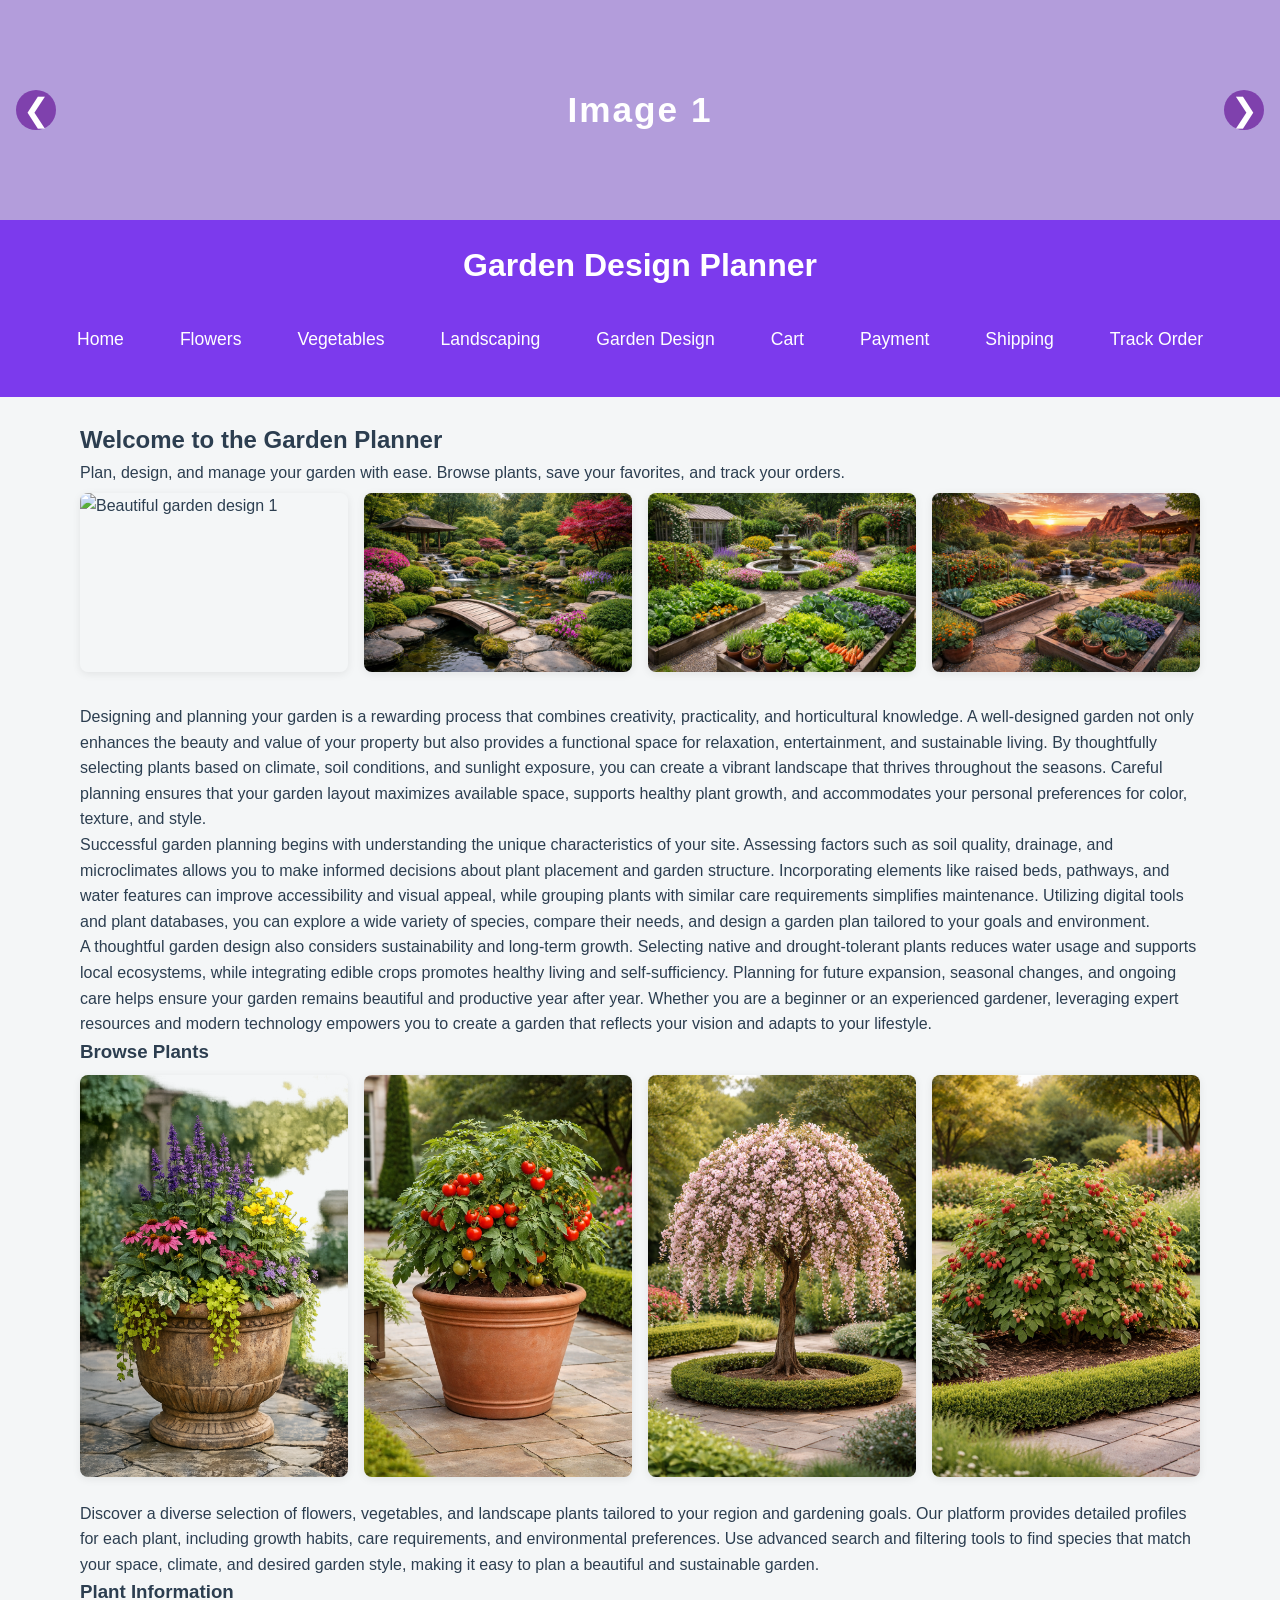
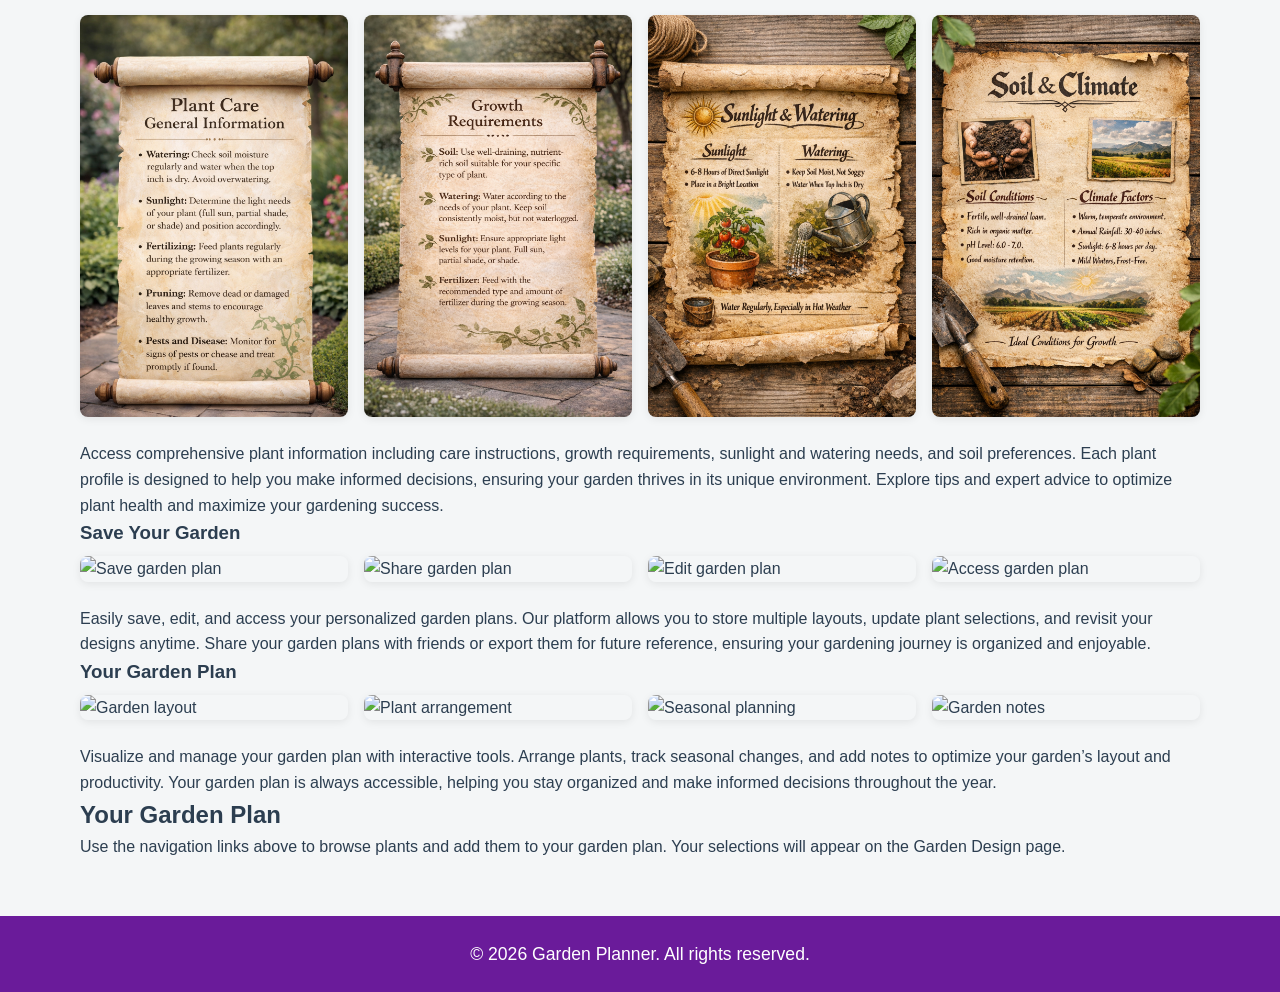
==== index.html @ d267b1cd "move carso to top and increase the width to the width of the screen - placeholders still intact" ====
<!-- Document type declaration -->
<!DOCTYPE html>
<!-- Root HTML element with language attribute -->
<html lang="en">

<!-- Head section starts -->
<head>
  <!-- Character encoding for the document -->
  <meta charset="UTF-8">
  <!-- Responsive viewport settings -->
  <meta name="viewport" content="width=device-width, initial-scale=1.0">
  <!-- Page title -->
  <title>WDD330 Garden Planner</title>
  <!-- Link to external stylesheet -->
  <link rel="stylesheet" href="css/styles.css">
</head>

<!-- Body section starts -->
<body>


<!-- Header and nav injected by inject-header-footer.js -->
  <style>
    .carousel-container {
      width: 100vw;
      max-width: 100vw;
      background: #ede7f6;
      margin: 0 auto 0 auto;
      position: relative;
      overflow: hidden;
      min-height: 220px;
    }
    .carousel {
      position: relative;
      width: 100vw;
      height: 220px;
      display: flex;
      align-items: center;
      justify-content: center;
    }
    .carousel-slide {
      display: none;
      width: 100vw;
      height: 220px;
      align-items: center;
      justify-content: center;
      position: absolute;
      left: 0;
      top: 0;
      transition: opacity 0.7s;
      opacity: 0;
    }
    .carousel-slide.active {
      display: flex;
      opacity: 1;
      z-index: 1;
    }
    .carousel-img-placeholder {
      width: 100vw;
      max-width: 100vw;
      height: 220px;
      background: #b39ddb;
      color: #fff;
      font-size: 2.2rem;
      font-weight: bold;
      display: flex;
      align-items: center;
      justify-content: center;
      border-radius: 0;
      box-shadow: 0 2px 12px rgba(122, 85, 255, 0.10);
      letter-spacing: 2px;
      user-select: none;
    }
    .carousel-arrow {
      position: absolute;
      top: 50%;
      transform: translateY(-50%);
      background: rgba(106,27,154,0.7);
      color: #fff;
      border: none;
      border-radius: 50%;
      width: 40px;
      height: 40px;
      font-size: 2rem;
      cursor: pointer;
      z-index: 2;
      transition: background 0.2s;
    }
    .carousel-arrow.left { left: 16px; }
    .carousel-arrow.right { right: 16px; }
    .carousel-arrow:hover { background: #6a1b9a; }
    .carousel-dots {
      position: absolute;
      bottom: 12px;
      left: 50%;
      transform: translateX(-50%);
      display: flex;
      gap: 8px;
      z-index: 2;
    }
    .carousel-dots button {
      width: 12px;
      height: 12px;
      border-radius: 50%;
      border: none;
      background: #d1c4e9;
      cursor: pointer;
      transition: background 0.2s;
      padding: 0;
    }
    .carousel-dots button.active {
      background: #6a1b9a;
    }
  </style>
<script>
// Simple auto-rotating carousel logic
document.addEventListener('DOMContentLoaded', function() {
  const slides = document.querySelectorAll('.carousel-slide');
  const prevBtn = document.getElementById('carousel-prev');
  const nextBtn = document.getElementById('carousel-next');
  const dotsContainer = document.getElementById('carousel-dots');
  let current = 0;
  let intervalId;

  function showSlide(idx) {
    slides.forEach((slide, i) => {
      slide.classList.toggle('active', i === idx);
      if (dotsContainer.children[i]) {
        dotsContainer.children[i].classList.toggle('active', i === idx);
      }
    });
    current = idx;
  }

  function nextSlide() {
    showSlide((current + 1) % slides.length);
  }
  function prevSlide() {
    showSlide((current - 1 + slides.length) % slides.length);
  }

  // Dots
  slides.forEach((_, i) => {
    const dot = document.createElement('button');
    dot.addEventListener('click', () => {
      showSlide(i);
      resetInterval();
    });
    dotsContainer.appendChild(dot);
  });

  prevBtn.addEventListener('click', () => { prevSlide(); resetInterval(); });
  nextBtn.addEventListener('click', () => { nextSlide(); resetInterval(); });

  function resetInterval() {
    clearInterval(intervalId);
    intervalId = setInterval(nextSlide, 3500);
  }

  showSlide(0);
  intervalId = setInterval(nextSlide, 3500);
});
</script>

<!-- Main content area -->
<main>

<!-- Hero section for welcome and intro -->
<section class="hero">

  <!-- Main heading -->
  <h2>Welcome to the Garden Planner</h2>

  <!-- Short description paragraph -->
  <p>
    Plan, design, and manage your garden with ease. Browse plants, save your favorites, and track your orders.
  </p>

  <!-- Garden image grid for visual appeal -->
  <div class="garden-image-grid" style="display: grid; grid-template-columns: repeat(4, 1fr); gap: 16px; margin-bottom: 32px; margin-top: 8px;">
    <!-- Garden image 1 -->
    <img src="images/Tranquil garden with pond and flowers.png" alt="Beautiful garden design 1" style="width:100%; border-radius:8px; box-shadow:0 2px 8px rgba(0,0,0,0.08);">
    <!-- Garden image 2 -->
    <img src="images/Japan inspired water garden.png" alt="Beautiful garden design 2" style="width:100%; border-radius:8px; box-shadow:0 2px 8px rgba(0,0,0,0.08);">
    <!-- Garden image 3 -->
    <img src="images/Flower and Vegetable mix.png" alt="Beautiful garden design 3" style="width:100%; border-radius:8px; box-shadow:0 2px 8px rgba(0,0,0,0.08);">
    <!-- Garden image 4 -->
    <img src="images/Sunset Fire Garden.png" alt="Beautiful garden design 4" style="width:100%; border-radius:8px; box-shadow:0 2px 8px rgba(0,0,0,0.08);">
  </div>

  <!-- Paragraph about garden design benefits -->
  <p>
    Designing and planning your garden is a rewarding process that combines creativity, practicality, and horticultural knowledge. A well-designed garden not only enhances the beauty and value of your property but also provides a functional space for relaxation, entertainment, and sustainable living. By thoughtfully selecting plants based on climate, soil conditions, and sunlight exposure, you can create a vibrant landscape that thrives throughout the seasons. Careful planning ensures that your garden layout maximizes available space, supports healthy plant growth, and accommodates your personal preferences for color, texture, and style.
  </p>

  <!-- Paragraph about site assessment -->
  <p>
    Successful garden planning begins with understanding the unique characteristics of your site. Assessing factors such as soil quality, drainage, and microclimates allows you to make informed decisions about plant placement and garden structure. Incorporating elements like raised beds, pathways, and water features can improve accessibility and visual appeal, while grouping plants with similar care requirements simplifies maintenance. Utilizing digital tools and plant databases, you can explore a wide variety of species, compare their needs, and design a garden plan tailored to your goals and environment.
  </p>

  <!-- Paragraph about sustainability and long-term growth -->
  <p>
    A thoughtful garden design also considers sustainability and long-term growth. Selecting native and drought-tolerant plants reduces water usage and supports local ecosystems, while integrating edible crops promotes healthy living and self-sufficiency. Planning for future expansion, seasonal changes, and ongoing care helps ensure your garden remains beautiful and productive year after year. Whether you are a beginner or an experienced gardener, leveraging expert resources and modern technology empowers you to create a garden that reflects your vision and adapts to your lifestyle.
  </p>

</section>


<!-- Features section for main app features -->
<section class="features">

  <!-- Feature card for browsing plants -->
  <article class="feature-card">

    <!-- Feature heading -->
    <h3>Browse Plants</h3>

    <!-- Plant image grid for feature -->
    <div class="plant-image-grid" style="display: grid; grid-template-columns: repeat(4, 1fr); gap: 16px; margin-bottom: 24px; margin-top: 8px;">
      <!-- Plant image 1 -->
      <img src="images/patio urn with plants.png" alt="Flower plant" style="width:100%; border-radius:8px; box-shadow:0 2px 8px rgba(0,0,0,0.08);">
      <!-- Plant image 2 -->
      <img src="images/Vegetable plant in pot.png" alt="Vegetable plant" style="width:100%; border-radius:8px; box-shadow:0 2px 8px rgba(0,0,0,0.08);">
      <!-- Plant image 3 -->
      <img src="images/pink flower tree.png" alt="Landscape plant" style="width:100%; border-radius:8px; box-shadow:0 2px 8px rgba(0,0,0,0.08);">
      <!-- Plant image 4 -->
      <img src="images/Raspberry plant.png" alt="Edible plant" style="width:100%; border-radius:8px; box-shadow:0 2px 8px rgba(0,0,0,0.08);">
    </div>

    <!-- Paragraph about browsing plants -->
    <p>
      Discover a diverse selection of flowers, vegetables, and landscape plants tailored to your region and gardening goals. Our platform provides detailed profiles for each plant, including growth habits, care requirements, and environmental preferences. Use advanced search and filtering tools to find species that match your space, climate, and desired garden style, making it easy to plan a beautiful and sustainable garden.
    </p>

  </article>


  <!-- Feature card for plant information -->
  <article class="feature-card">
    <h3>Plant Information</h3>
    <div class="plant-info-image-grid" style="display: grid; grid-template-columns: repeat(4, 1fr); gap: 16px; margin-bottom: 24px; margin-top: 8px;">
      <img src="images/Scroll of Plant care.png" alt="Plant care info" style="width:100%; border-radius:8px; box-shadow:0 2px 8px rgba(0,0,0,0.08);">
      <img src="images/Growing requirements.png" alt="Growth requirements" style="width:100%; border-radius:8px; box-shadow:0 2px 8px rgba(0,0,0,0.08);">
      <img src="images/water scroll.png" alt="Sunlight and watering" style="width:100%; border-radius:8px; box-shadow:0 2px 8px rgba(0,0,0,0.08);">
      <img src="images/climate scroll.png" alt="Soil and climate" style="width:100%; border-radius:8px; box-shadow:0 2px 8px rgba(0,0,0,0.08);">
    </div>
    <p>
      Access comprehensive plant information including care instructions, growth requirements, sunlight and watering needs, and soil preferences. Each plant profile is designed to help you make informed decisions, ensuring your garden thrives in its unique environment. Explore tips and expert advice to optimize plant health and maximize your gardening success.
    </p>
  </article>


  <!-- Feature card for saving garden plans -->
  <article class="feature-card">
    <h3>Save Your Garden</h3>
    <div class="garden-save-image-grid" style="display: grid; grid-template-columns: repeat(4, 1fr); gap: 16px; margin-bottom: 24px; margin-top: 8px;">
      <img src="images/save1.jpg" alt="Save garden plan" style="width:100%; border-radius:8px; box-shadow:0 2px 8px rgba(0,0,0,0.08);">
      <img src="images/save2.jpg" alt="Share garden plan" style="width:100%; border-radius:8px; box-shadow:0 2px 8px rgba(0,0,0,0.08);">
      <img src="images/save3.jpg" alt="Edit garden plan" style="width:100%; border-radius:8px; box-shadow:0 2px 8px rgba(0,0,0,0.08);">
      <img src="images/save4.jpg" alt="Access garden plan" style="width:100%; border-radius:8px; box-shadow:0 2px 8px rgba(0,0,0,0.08);">
    </div>
    <p>
      Easily save, edit, and access your personalized garden plans. Our platform allows you to store multiple layouts, update plant selections, and revisit your designs anytime. Share your garden plans with friends or export them for future reference, ensuring your gardening journey is organized and enjoyable.
    </p>
  </article>


  <!-- Feature card for your garden plan -->
  <article class="feature-card">
    <h3>Your Garden Plan</h3>
    <div class="garden-plan-image-grid" style="display: grid; grid-template-columns: repeat(4, 1fr); gap: 16px; margin-bottom: 24px; margin-top: 8px;">
      <img src="images/plan1.jpg" alt="Garden layout" style="width:100%; border-radius:8px; box-shadow:0 2px 8px rgba(0,0,0,0.08);">
      <img src="images/plan2.jpg" alt="Plant arrangement" style="width:100%; border-radius:8px; box-shadow:0 2px 8px rgba(0,0,0,0.08);">
      <img src="images/plan3.jpg" alt="Seasonal planning" style="width:100%; border-radius:8px; box-shadow:0 2px 8px rgba(0,0,0,0.08);">
      <img src="images/plan4.jpg" alt="Garden notes" style="width:100%; border-radius:8px; box-shadow:0 2px 8px rgba(0,0,0,0.08);">
    </div>
    <p>
      Visualize and manage your garden plan with interactive tools. Arrange plants, track seasonal changes, and add notes to optimize your garden’s layout and productivity. Your garden plan is always accessible, helping you stay organized and make informed decisions throughout the year.
    </p>
  </article>

</section>


<section class="planner">

  <h2>Your Garden Plan</h2>

  <p>
    Use the navigation links above to browse plants and add them to your garden plan. Your selections will appear on the Garden Design page.
  </p>

</section>

</main>




<script type="module" src="./js/main.js"></script>
<script type="module" src="js/inject-header-footer.js"></script>

</body>

</html>
---- css/styles.css ----
/*=====================================================
WDD330 Garden Planner
Primary Stylesheet

Author: Lora Chisholm
Project: WDD330 Garden Planner
Purpose:
Provides layout, typography, and structural styling
for the Garden Planner application.

Color System
-----------------------------------------------
Primary Dark: #2c3e50
Light Background: #f4f6f7
Soft Panel Background: #ffffff
Subtle Border: #dddddd
Footer Background: #ecf0f1

Typography
-----------------------------------------------
Primary Font: Arial, Helvetica, sans-serif
Base Font Size: Browser default (16px)

Layout Notes
-----------------------------------------------
• Content width constrained for readability
• Grid used for feature layout
• Neutral color palette for clarity
=====================================================*/

/*=====================================================
Global Reset
=====================================================*/
* {
  box-sizing: border-box; /* Ensures padding/border included in width/height, all elements */
  margin: 0; /* Removes default margin, all elements */
  padding: 0; /* Removes default padding, all elements */
}

/*=====================================================
Body
=====================================================*/
body {
  background-color: #f4f6f7; /* Sets light background, applies to body */
  color: #2c3e50; /* Sets primary text color, applies to body */
  font-family: Arial, Helvetica, sans-serif; /* Sets font, applies to body */
  line-height: 1.6; /* Improves readability, applies to body */
}

/*=====================================================
Header
=====================================================*/
.site-header {
  background-color: #7c3aed; /* Sleek purple header, applies to .site-header */
  color: #ffffff; /* White text, applies to .site-header */
  padding: 20px; /* Adds space inside header, applies to .site-header */
  text-align: center; /* Centers header content, applies to .site-header */
}
.site-header h1 {
  margin-bottom: 10px; /* Space below site title, applies to header h1 */
  text-align: center; /* Centers site title, applies to header h1 */
}

/*=====================================================
Navigation
=====================================================*/
.navbar {
  display: flex; /* Flex layout for nav bar, applies to .navbar */
  align-items: center; /* Vertically centers nav items, .navbar */
  justify-content: center; /* Horizontally centers nav items, .navbar */
  position: relative; /* Allows absolute children, .navbar */
  padding: 16px 0; /* Vertical space, .navbar */
}
.site-name {
  flex: 1; /* Fills available space, .site-name */
  text-align: center; /* Centers site name, .site-name */
  font-size: 2rem; /* Large font, .site-name */
  font-weight: bold; /* Bold text, .site-name */
}
.nav-links {
  display: flex; /* Flex layout for nav links, .nav-links */
  gap: 24px; /* Space between nav links, .nav-links */
}
.nav-links a {
  color: #fff !important; /* White nav link text, .nav-links a */
  text-decoration: none; /* Removes underline, .nav-links a */
  font-size: 1.1rem; /* Slightly larger font, .nav-links a */
  padding: 8px 16px; /* Space around nav links, .nav-links a */
  border-radius: 4px; /* Rounded corners, .nav-links a */
  transition: background 0.3s, color 0.3s; /* Smooth hover, .nav-links a */
}
.nav-links a:hover {
  background: #e0b3ff; /* Light purple hover, .nav-links a */
  color: #222; /* Dark text on hover, .nav-links a */
}
.hamburger-menu {
  display: none; /* Hidden by default, .hamburger-menu */
  flex-direction: column; /* Stacks bars vertically, .hamburger-menu */
  justify-content: center; /* Centers bars, .hamburger-menu */
  align-items: flex-start; /* Left-aligns bars, .hamburger-menu */
  width: 40px; /* Width of hamburger, .hamburger-menu */
  height: 40px; /* Height of hamburger, .hamburger-menu */
  cursor: pointer; /* Pointer cursor, .hamburger-menu */
  margin-right: 16px; /* Space to right, .hamburger-menu */
}
.hamburger-menu span {
  display: block; /* Each bar is block, .hamburger-menu span */
  height: 4px; /* Bar thickness, .hamburger-menu span */
  width: 28px; /* Bar width, .hamburger-menu span */
  background: #333; /* Bar color, .hamburger-menu span */
  margin: 5px 0; /* Space between bars, .hamburger-menu span */
  border-radius: 2px; /* Rounded bar ends, .hamburger-menu span */
  transition: background 0.3s; /* Smooth color change, .hamburger-menu span */
}

#plant-container {
  display: grid; /* Grid layout for plant cards, #plant-container */
  grid-template-columns: repeat(auto-fit, minmax(250px, 1fr)); /* Responsive columns, #plant-container */
  gap: 24px; /* Space between cards, #plant-container */
  margin: 32px 0; /* Vertical margin, #plant-container */
}

.plant-card {
  background: #fff; /* White card background, .plant-card */
  border: 2px solid #b39ddb; /* Purple border, .plant-card */
  border-radius: 12px; /* Rounded corners, .plant-card */
  box-shadow: 0 2px 8px rgba(0,0,0,0.08); /* Subtle shadow, .plant-card */
  padding: 20px; /* Space inside card, .plant-card */
  display: flex; /* Flex layout, .plant-card */
  flex-direction: column; /* Stack content vertically, .plant-card */
  align-items: center; /* Center content, .plant-card */
  transition: box-shadow 0.3s; /* Smooth shadow change, .plant-card */
}

.plant-card:hover {
  box-shadow: 0 4px 16px rgba(120, 60, 200, 0.15); /* Stronger shadow on hover, .plant-card */
}

.plant-card img {
  width: 100%; /* Full width image, .plant-card img */
  max-width: 180px; /* Max image width, .plant-card img */
  height: auto; /* Responsive height, .plant-card img */
  border-radius: 8px; /* Rounded image corners, .plant-card img */
  margin-bottom: 12px; /* Space below image, .plant-card img */
}

.plant-card h3 {
  color: #6a1b9a; /* Purple heading, .plant-card h3 */
  margin-bottom: 8px; /* Space below heading, .plant-card h3 */
  font-size: 1.2rem; /* Medium font, .plant-card h3 */
}

.plant-card p {
  color: #333; /* Dark text, .plant-card p */
  margin-bottom: 8px; /* Space below text, .plant-card p */
  font-size: 1rem; /* Standard font, .plant-card p */
}

.plant-card button {
  background: #8e24aa; /* Purple button, .plant-card button */
  color: #fff; /* White text, .plant-card button */
  border: none; /* No border, .plant-card button */
  border-radius: 6px; /* Rounded corners, .plant-card button */
  padding: 8px 16px; /* Space inside button, .plant-card button */
  font-size: 1rem; /* Standard font, .plant-card button */
  cursor: pointer; /* Pointer cursor, .plant-card button */
  margin-top: 8px; /* Space above button, .plant-card button */
  transition: background 0.3s; /* Smooth color change, .plant-card button */
}

.plant-card button:hover {
  background: #d1c4e9; /* Light purple hover, .plant-card button */
  color: #6a1b9a; /* Purple text on hover, .plant-card button */
}

@media (max-width: 768px) {
  .nav-links {
    display: none; /* Hide nav links on mobile, .nav-links */
    flex-direction: column; /* Stack nav links, .nav-links */
    position: absolute; /* Position for dropdown, .nav-links */
    left: 0; /* Align left, .nav-links */
    top: 60px; /* Position below header, .nav-links */
    background: #fff; /* White background, .nav-links */
    width: 100%; /* Full width, .nav-links */
    box-shadow: 0 2px 8px rgba(0,0,0,0.1); /* Subtle shadow, .nav-links */
    z-index: 10; /* Above other content, .nav-links */
  }
  .nav-links.active {
    display: flex; /* Show nav links when active, .nav-links.active */
  }
  .hamburger-menu {
    display: flex; /* Show hamburger on mobile, .hamburger-menu */
  }
  #plant-container {
    grid-template-columns: 1fr; /* Single column on mobile, #plant-container */
    gap: 16px; /* Smaller gap on mobile, #plant-container */
  }
}

main {
  max-width: 1200px; /* Limits main content width, main */
  margin: 0 auto; /* Centers main content, main */
  padding: 24px; /* Space around main content, main */
  box-sizing: border-box; /* Includes padding in width, main */
}
.hero, .features, .planner {
  margin-left: auto; /* Centers sections, .hero/.features/.planner */
  margin-right: auto; /* Centers sections, .hero/.features/.planner */
  padding-left: 16px; /* Space left, .hero/.features/.planner */
  padding-right: 16px; /* Space right, .hero/.features/.planner */
}

footer {
  text-align: center; /* Centers footer text, footer */
  padding: 24px 16px; /* Space inside footer, footer */
  background: #6a1b9a; /* Purple footer background, footer */
  color: #fff; /* White footer text, footer */
  font-size: 1.1rem; /* Slightly larger font, footer */
  margin-top: 32px; /* Space above footer, footer */
}

.site-title {
  color: #fff !important; /* White site title, .site-title */
  text-decoration: none; /* No underline, .site-title */
  font-size: 1.1rem; /* Standard font, .site-title */
  font-weight: normal; /* Normal weight, .site-title */
}
.site-title:hover {
  color: #e0b3ff; /* Light purple hover, .site-title */
}

/*=====================================================
Cart Page Styles
=====================================================*/
.cart-grid {
  display: flex; /* Flex layout for cart items, .cart-grid */
  flex-direction: column; /* Stack cart items vertically, .cart-grid */
  gap: 16px; /* Space between cart items, .cart-grid */
  margin-top: 24px; /* Space above cart, .cart-grid */
}

.checkout-btn {
  background: #7c3aed; /* Purple checkout button, .checkout-btn */
  color: #fff; /* White text, .checkout-btn */
  border: none; /* No border, .checkout-btn */
  padding: 12px 24px; /* Space inside button, .checkout-btn */
  border-radius: 6px; /* Rounded corners, .checkout-btn */
  font-size: 1.1rem; /* Slightly larger font, .checkout-btn */
  margin-top: 24px; /* Space above button, .checkout-btn */
  cursor: pointer; /* Pointer cursor, .checkout-btn */
  transition: background 0.3s; /* Smooth color change, .checkout-btn */
}
.checkout-btn:hover {
  background: #6a1b9a; /* Darker purple on hover, .checkout-btn */
}

/*=====================================================
Professional Cart Styles
=====================================================*/
.cart-table { display: table; width: 100%; border-collapse: collapse; margin-bottom: 32px; } /* Cart table layout, cart page */
.cart-table th, .cart-table td { padding: 12px 16px; border-bottom: 1px solid #ddd; text-align: left; } /* Table cell styling, cart page */
.cart-table th { background: #f4f6f7; font-weight: bold; } /* Table header styling, cart page */
.cart-img { width: 60px; height: 60px; object-fit: cover; border-radius: 8px; box-shadow: 0 2px 8px rgba(0,0,0,0.08); } /* Product image, cart page */
.cart-qty { width: 60px; padding: 6px; border: 1px solid #b39ddb; border-radius: 4px; font-size: 1rem; } /* Quantity input, cart page */
.remove-btn { background: #c0392b; color: #fff; border: none; border-radius: 6px; padding: 8px 16px; font-size: 1rem; cursor: pointer; transition: background 0.3s; } /* Remove button, cart page */
.remove-btn:hover { background: #e74c3c; } /* Remove button hover, cart page */
.cart-summary { background: #fff; border: 2px solid #b39ddb; border-radius: 12px; box-shadow: 0 2px 8px rgba(0,0,0,0.08); padding: 24px; margin-bottom: 24px; max-width: 400px; margin-left: auto; margin-right: auto; } /* Cart summary box, cart page */
.cart-summary-row { display: flex; justify-content: space-between; margin-bottom: 8px; font-size: 1.1rem; } /* Cart summary row, cart page */
.cart-summary-total { font-weight: bold; font-size: 1.2rem; color: #6a1b9a; margin-top: 12px; } /* Cart total row, cart page */

/*=====================================================
Payment Page Styles
=====================================================*/
.payment-methods {
  margin-bottom: 16px; /* Space below payment methods, .payment-methods */
}
.payment-details {
  margin-bottom: 16px; /* Space below payment details, .payment-details */
}
#payment-message {
  margin-top: 16px; /* Space above payment message, #payment-message */
  font-weight: bold; /* Bold payment message, #payment-message */
}

.shipping-form { display: flex; flex-direction: column; gap: 6px; max-width: 400px; margin: 0 auto; align-items: flex-start; text-align: left; } /* Aligns shipping form labels and fields to the left, shipping page */
.shipping-form label { font-weight: bold; margin-bottom: 0; padding: 0; } /* No margin below label, shipping form */
.shipping-form input, .shipping-form select { padding: 4px; border: 1px solid #b39ddb; border-radius: 4px; font-size: 1rem; margin-bottom: 1px; } /* Minimal margin below input/select, shipping form */
.shipping-form button { margin-top: 8px; } /* Reduced space above submit button, shipping form */
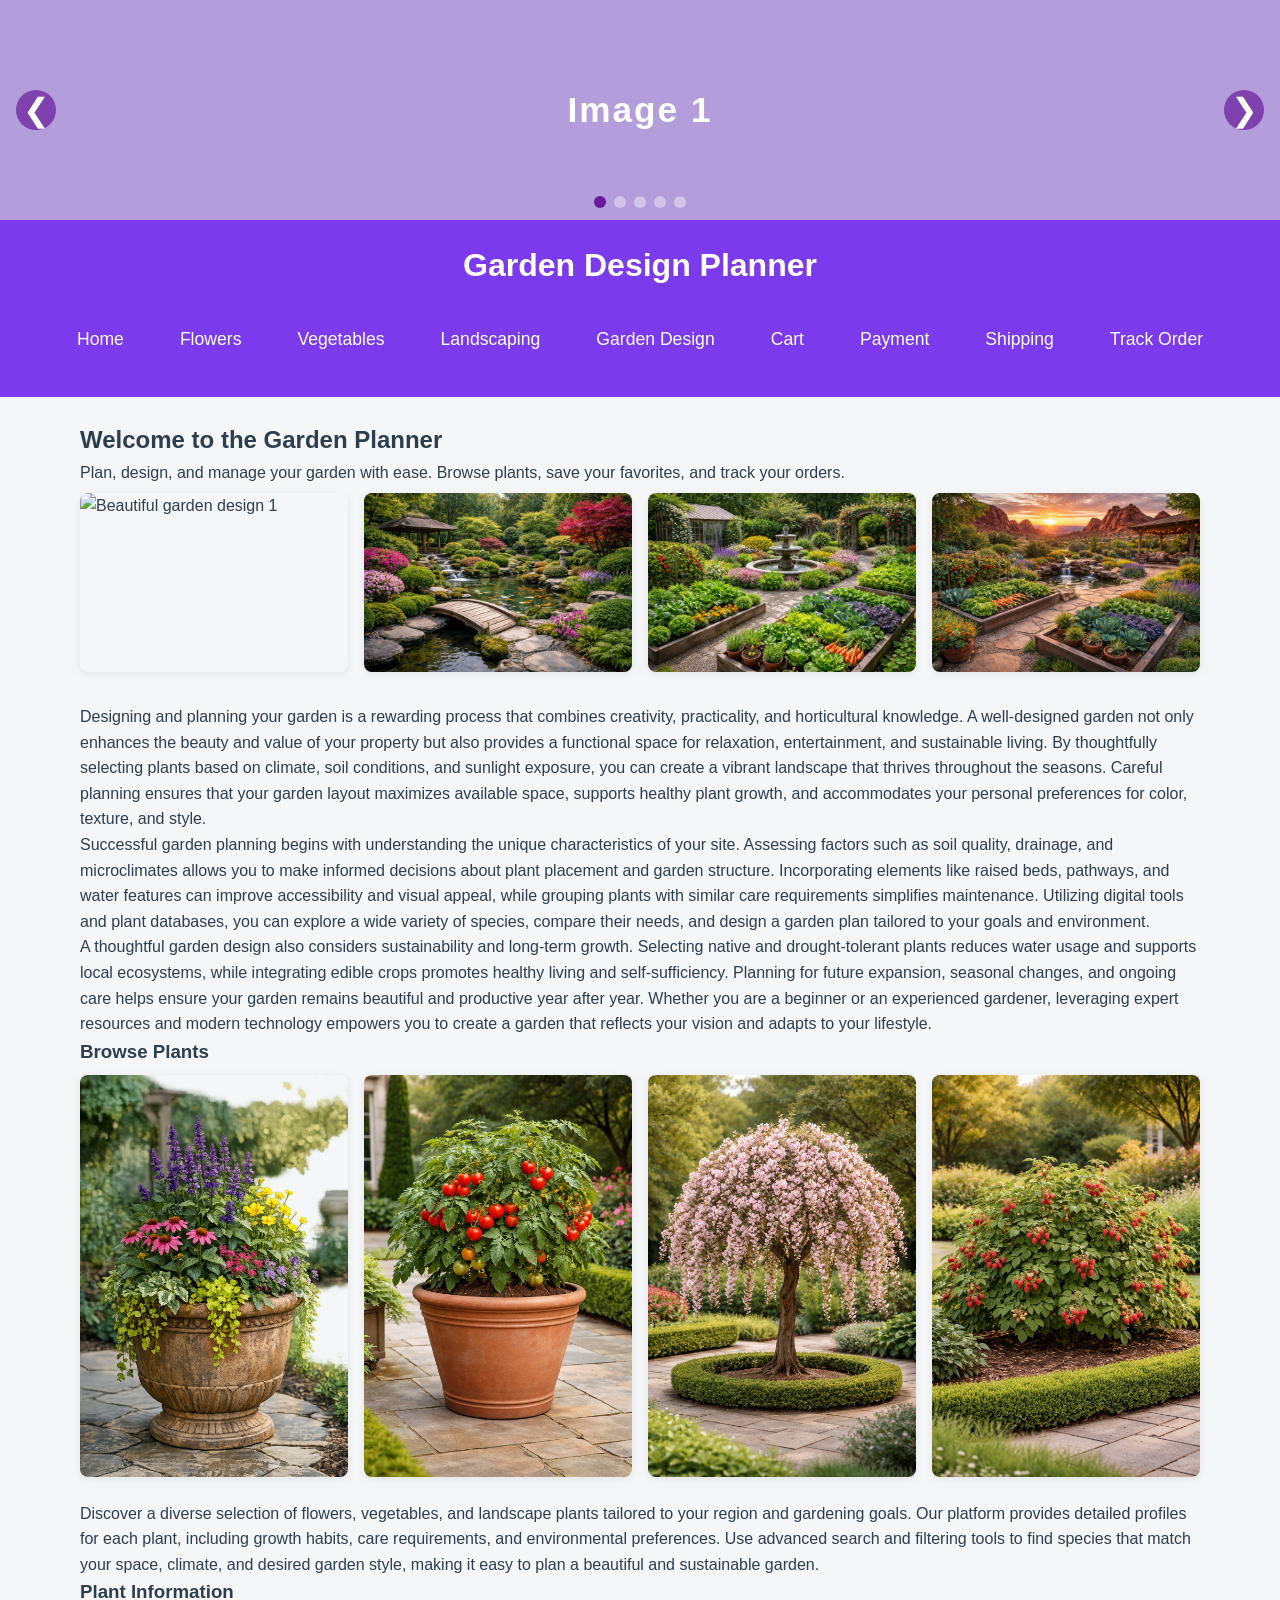
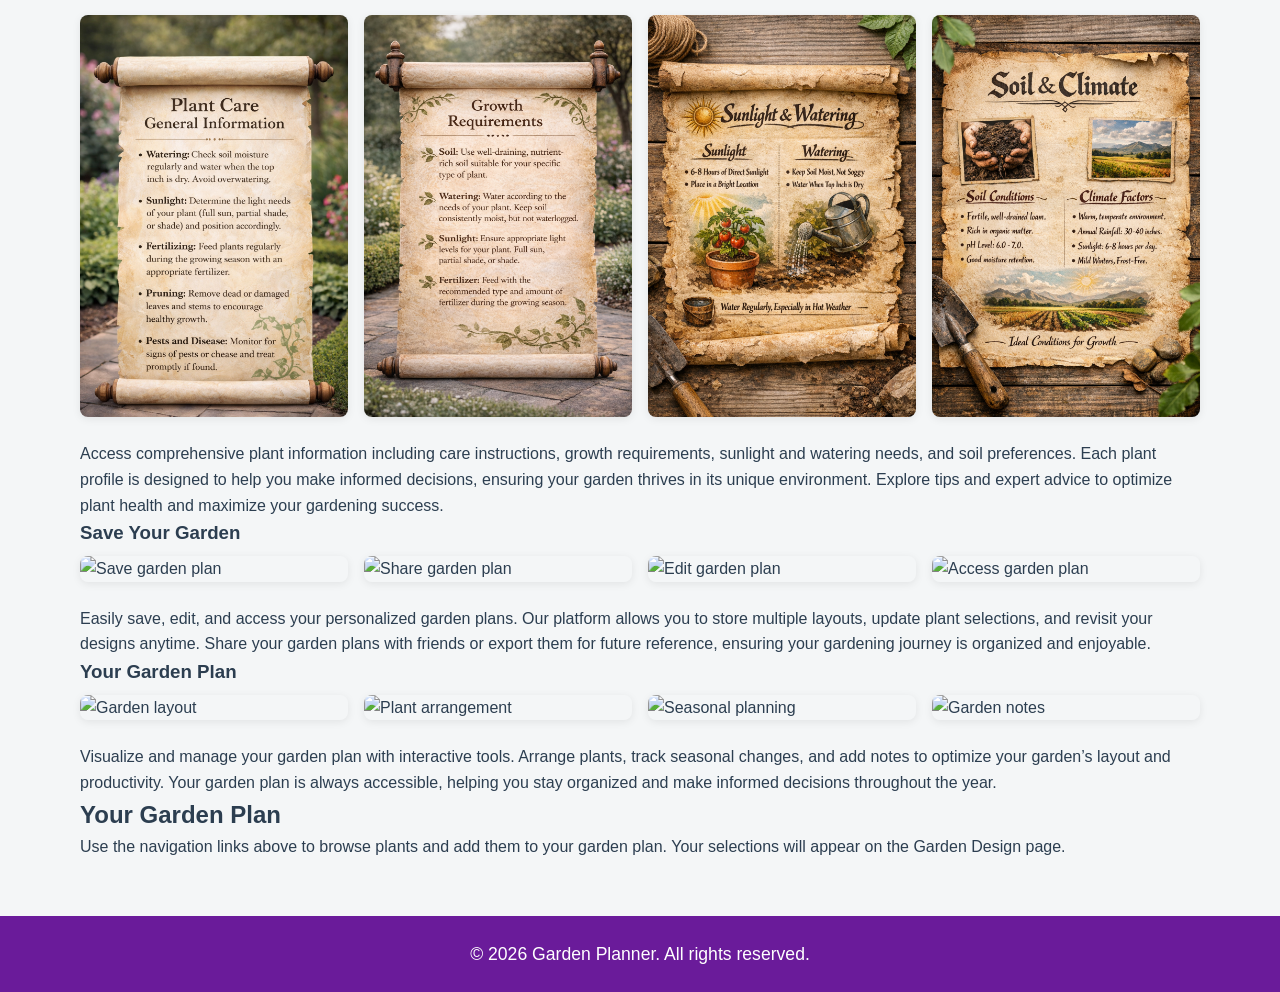
==== commit 21015177: "add better carosel code then added script src="js/carousel.js"></script> to index html" ====
--- a/index.html
+++ b/index.html
@@ -18,7 +18,8 @@
 <!-- Body section starts -->
 <body>
 
-
+    <script src="js/carousel.js"></script>
+    
 <!-- Header and nav injected by inject-header-footer.js -->
   <style>
     .carousel-container {
@@ -162,6 +163,8 @@
 });
 </script>
 
+<!-- Header and nav injected by inject-header-footer.js -->
+
 <!-- Main content area -->
 <main>
 
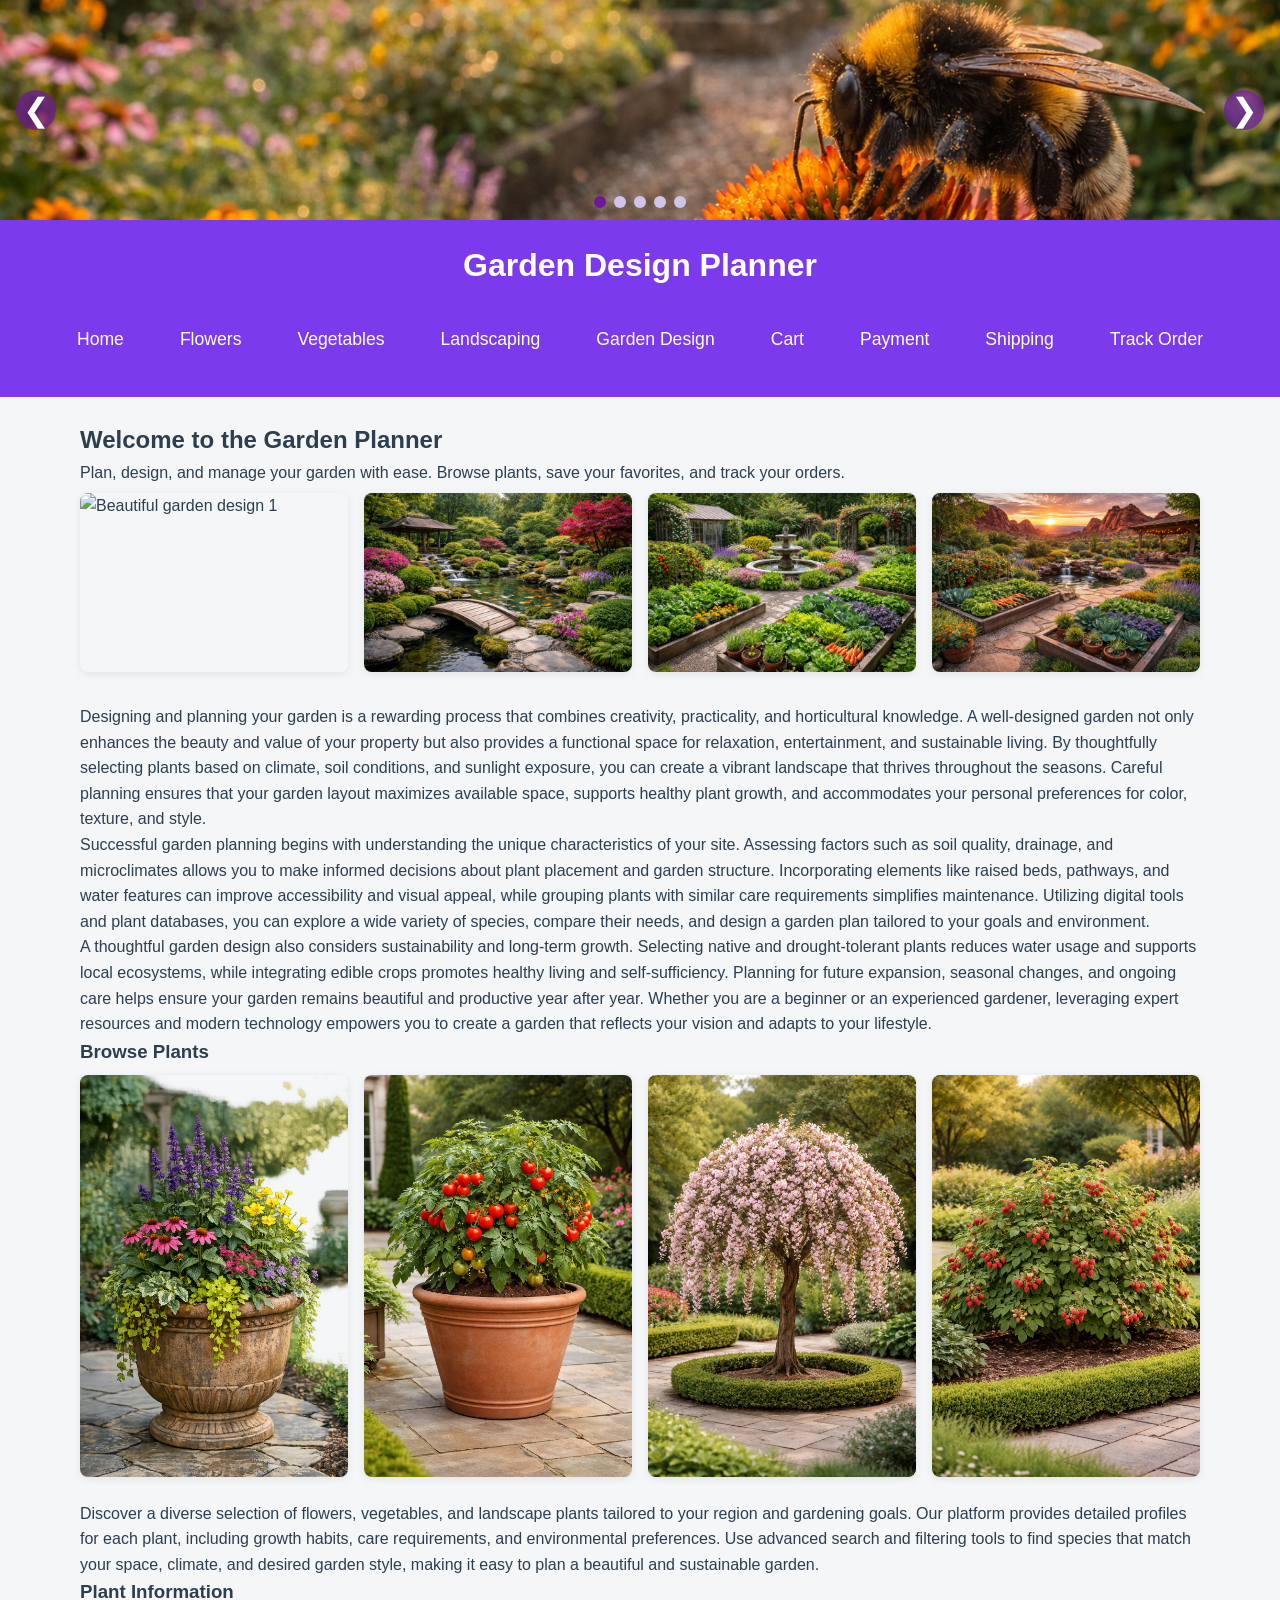
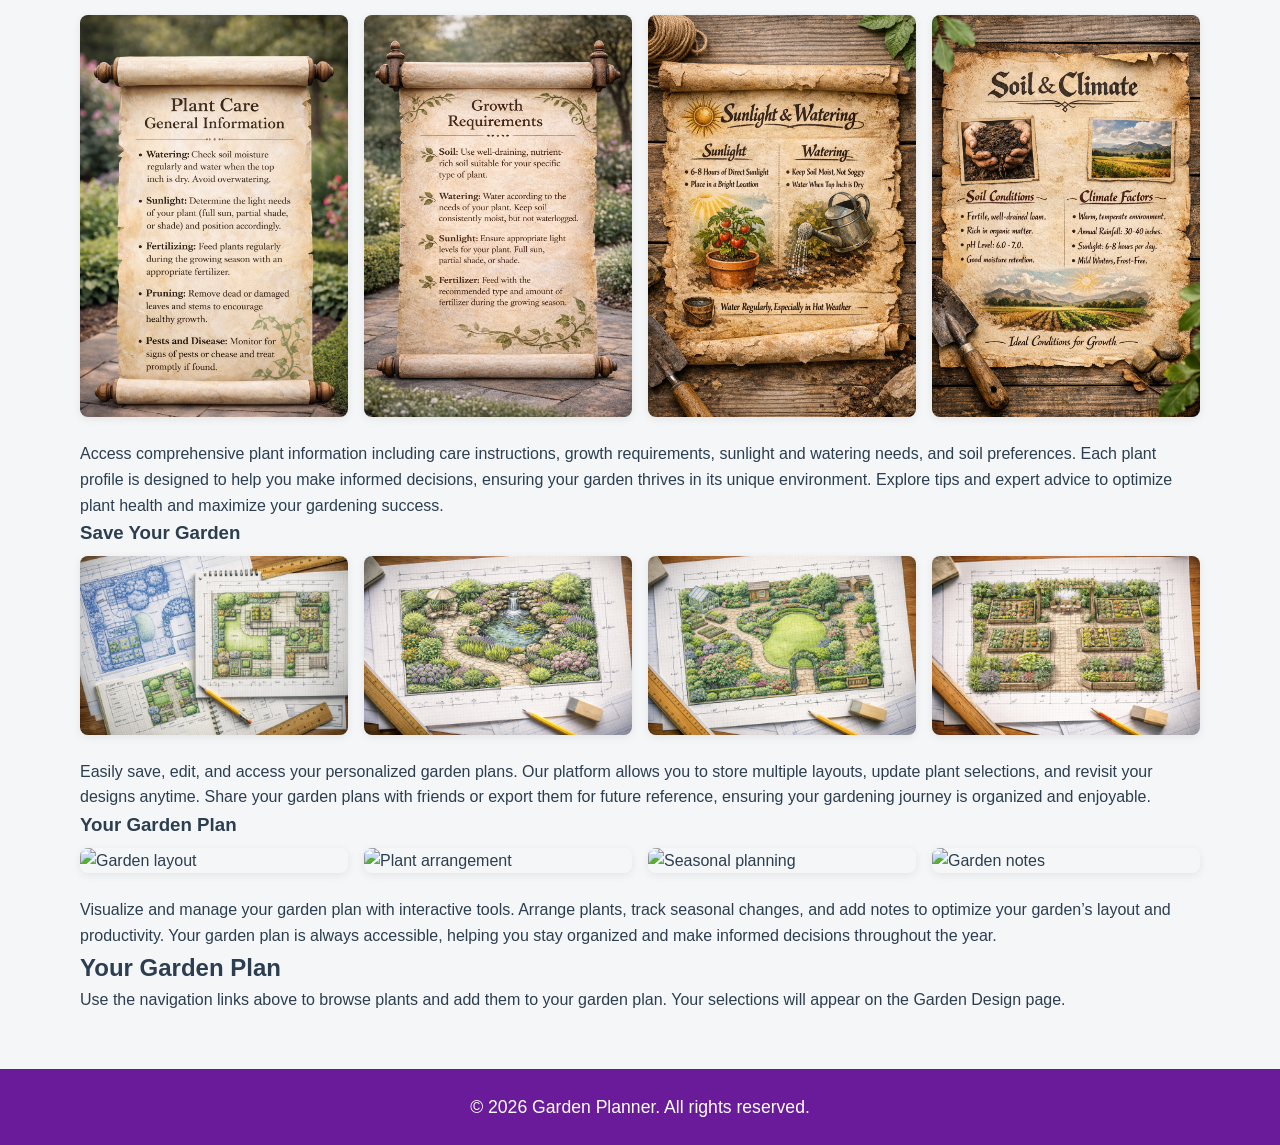
==== commit 9f133b5d: "images into carosel and Save your garden sections" ====
--- a/index.html
+++ b/index.html
@@ -257,10 +257,10 @@
   <article class="feature-card">
     <h3>Save Your Garden</h3>
     <div class="garden-save-image-grid" style="display: grid; grid-template-columns: repeat(4, 1fr); gap: 16px; margin-bottom: 24px; margin-top: 8px;">
-      <img src="images/save1.jpg" alt="Save garden plan" style="width:100%; border-radius:8px; box-shadow:0 2px 8px rgba(0,0,0,0.08);">
-      <img src="images/save2.jpg" alt="Share garden plan" style="width:100%; border-radius:8px; box-shadow:0 2px 8px rgba(0,0,0,0.08);">
-      <img src="images/save3.jpg" alt="Edit garden plan" style="width:100%; border-radius:8px; box-shadow:0 2px 8px rgba(0,0,0,0.08);">
-      <img src="images/save4.jpg" alt="Access garden plan" style="width:100%; border-radius:8px; box-shadow:0 2px 8px rgba(0,0,0,0.08);">
+      <img src="images/garden plan 1.png" alt="Save garden plan" style="width:100%; border-radius:8px; box-shadow:0 2px 8px rgba(0,0,0,0.08);">
+      <img src="images/garden plan 2.png" alt="Share garden plan" style="width:100%; border-radius:8px; box-shadow:0 2px 8px rgba(0,0,0,0.08);">
+      <img src="images/garden plan 3.png" alt="Edit garden plan" style="width:100%; border-radius:8px; box-shadow:0 2px 8px rgba(0,0,0,0.08);">
+      <img src="images/garden plan 4.png" alt="Access garden plan" style="width:100%; border-radius:8px; box-shadow:0 2px 8px rgba(0,0,0,0.08);">
     </div>
     <p>
       Easily save, edit, and access your personalized garden plans. Our platform allows you to store multiple layouts, update plant selections, and revisit your designs anytime. Share your garden plans with friends or export them for future reference, ensuring your gardening journey is organized and enjoyable.
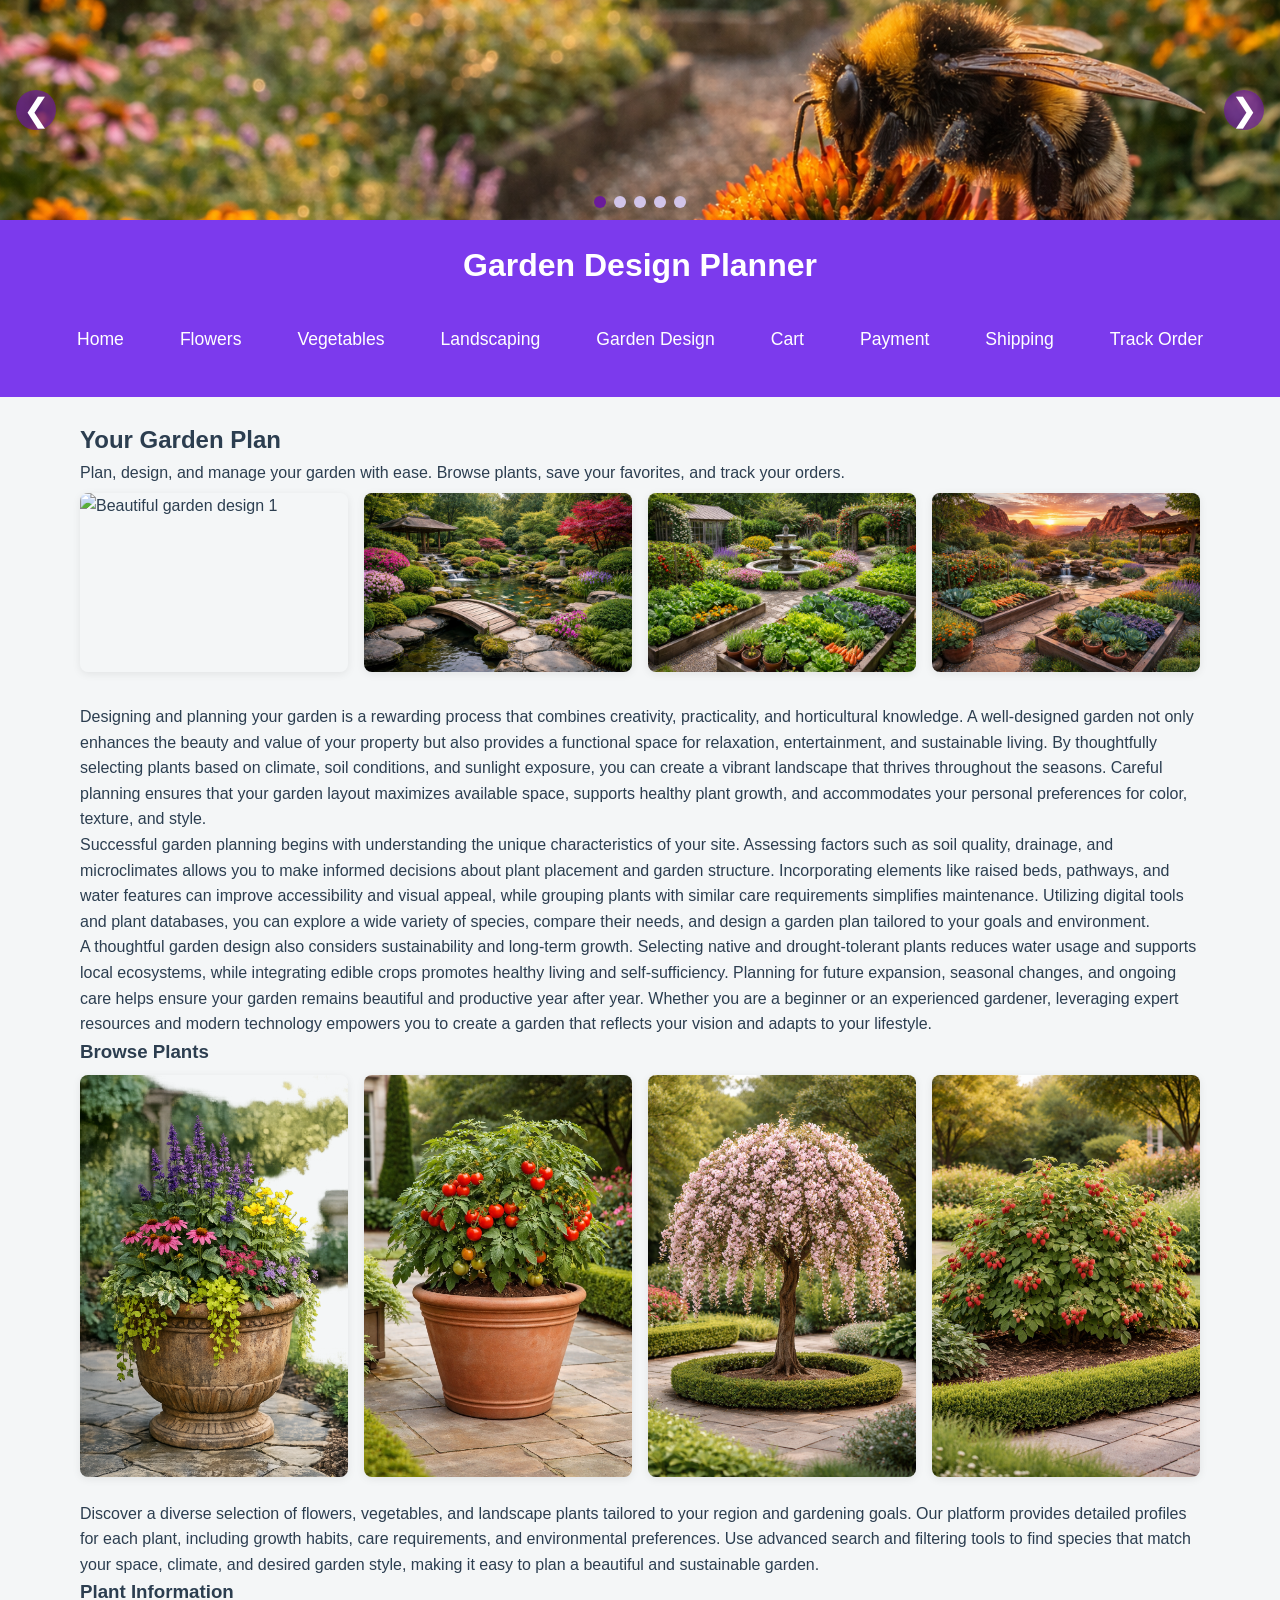
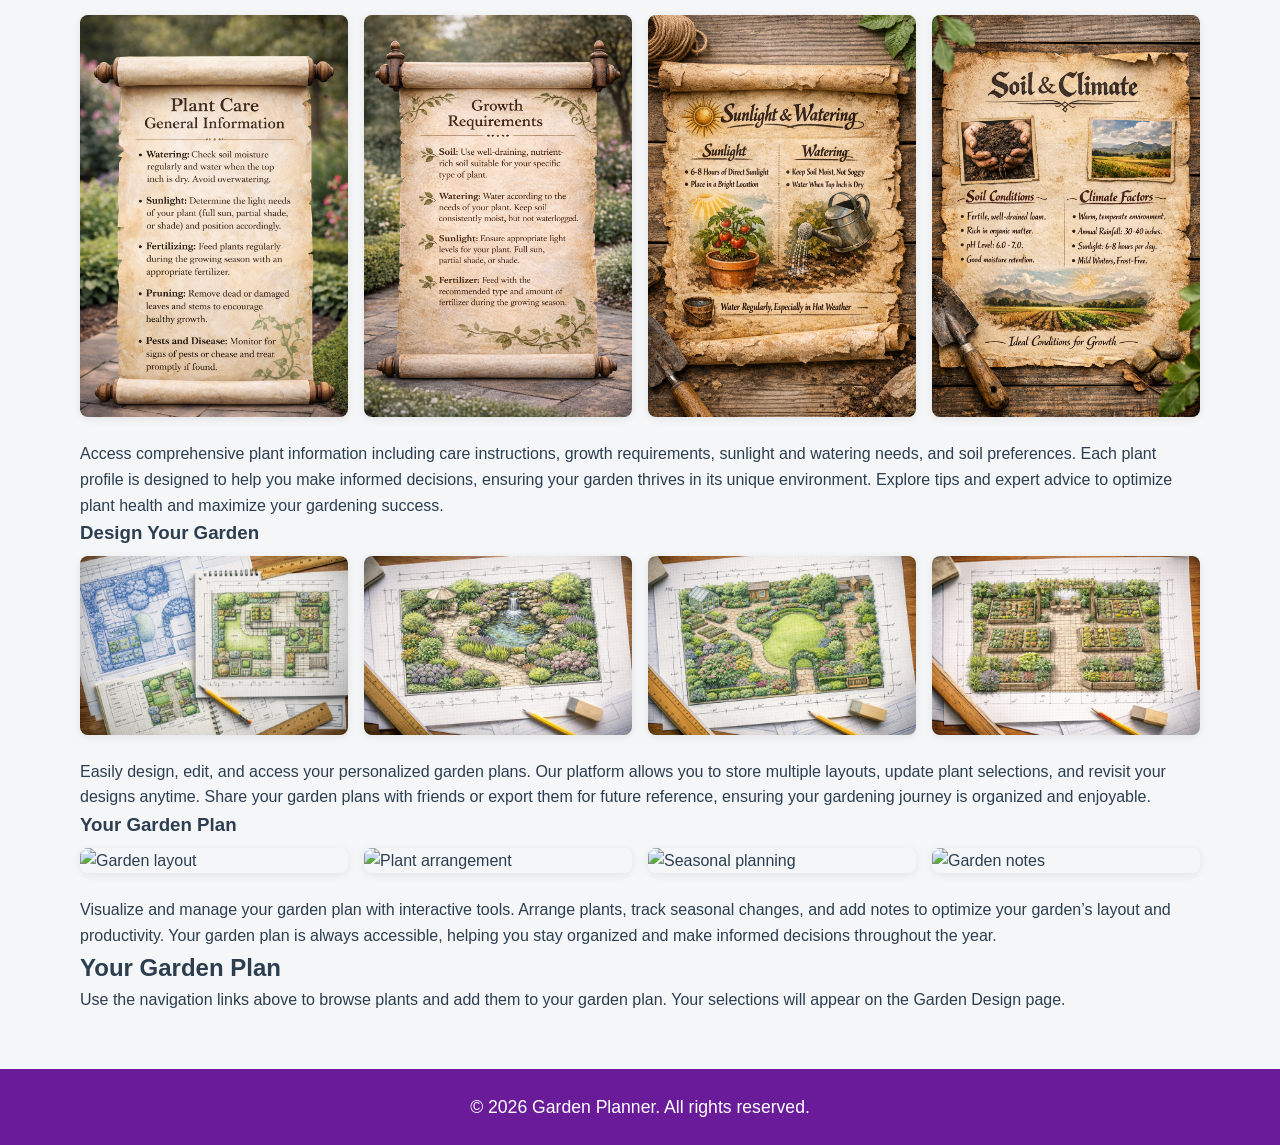
==== commit 59ae4f3d: "adjust file lines add in save garden then I didn't like so remove and change title to Design Your Ga" ====
--- a/index.html
+++ b/index.html
@@ -168,45 +168,29 @@
 <!-- Main content area -->
 <main>
 
-<!-- Hero section for welcome and intro -->
+<!-- Hero section for welcome and intro (restored first) -->
 <section class="hero">
-
-  <!-- Main heading -->
-  <h2>Welcome to the Garden Planner</h2>
-
-  <!-- Short description paragraph -->
+  <h2>Your Garden Plan</h2>
   <p>
     Plan, design, and manage your garden with ease. Browse plants, save your favorites, and track your orders.
   </p>
-
-  <!-- Garden image grid for visual appeal -->
   <div class="garden-image-grid" style="display: grid; grid-template-columns: repeat(4, 1fr); gap: 16px; margin-bottom: 32px; margin-top: 8px;">
-    <!-- Garden image 1 -->
     <img src="images/Tranquil garden with pond and flowers.png" alt="Beautiful garden design 1" style="width:100%; border-radius:8px; box-shadow:0 2px 8px rgba(0,0,0,0.08);">
-    <!-- Garden image 2 -->
     <img src="images/Japan inspired water garden.png" alt="Beautiful garden design 2" style="width:100%; border-radius:8px; box-shadow:0 2px 8px rgba(0,0,0,0.08);">
-    <!-- Garden image 3 -->
     <img src="images/Flower and Vegetable mix.png" alt="Beautiful garden design 3" style="width:100%; border-radius:8px; box-shadow:0 2px 8px rgba(0,0,0,0.08);">
-    <!-- Garden image 4 -->
     <img src="images/Sunset Fire Garden.png" alt="Beautiful garden design 4" style="width:100%; border-radius:8px; box-shadow:0 2px 8px rgba(0,0,0,0.08);">
   </div>
-
-  <!-- Paragraph about garden design benefits -->
   <p>
     Designing and planning your garden is a rewarding process that combines creativity, practicality, and horticultural knowledge. A well-designed garden not only enhances the beauty and value of your property but also provides a functional space for relaxation, entertainment, and sustainable living. By thoughtfully selecting plants based on climate, soil conditions, and sunlight exposure, you can create a vibrant landscape that thrives throughout the seasons. Careful planning ensures that your garden layout maximizes available space, supports healthy plant growth, and accommodates your personal preferences for color, texture, and style.
   </p>
-
-  <!-- Paragraph about site assessment -->
   <p>
     Successful garden planning begins with understanding the unique characteristics of your site. Assessing factors such as soil quality, drainage, and microclimates allows you to make informed decisions about plant placement and garden structure. Incorporating elements like raised beds, pathways, and water features can improve accessibility and visual appeal, while grouping plants with similar care requirements simplifies maintenance. Utilizing digital tools and plant databases, you can explore a wide variety of species, compare their needs, and design a garden plan tailored to your goals and environment.
   </p>
-
-  <!-- Paragraph about sustainability and long-term growth -->
   <p>
     A thoughtful garden design also considers sustainability and long-term growth. Selecting native and drought-tolerant plants reduces water usage and supports local ecosystems, while integrating edible crops promotes healthy living and self-sufficiency. Planning for future expansion, seasonal changes, and ongoing care helps ensure your garden remains beautiful and productive year after year. Whether you are a beginner or an experienced gardener, leveraging expert resources and modern technology empowers you to create a garden that reflects your vision and adapts to your lifestyle.
   </p>
-
 </section>
+
 
 
 <!-- Features section for main app features -->
@@ -255,7 +239,7 @@
 
   <!-- Feature card for saving garden plans -->
   <article class="feature-card">
-    <h3>Save Your Garden</h3>
+    <h3>Design Your Garden</h3>
     <div class="garden-save-image-grid" style="display: grid; grid-template-columns: repeat(4, 1fr); gap: 16px; margin-bottom: 24px; margin-top: 8px;">
       <img src="images/garden plan 1.png" alt="Save garden plan" style="width:100%; border-radius:8px; box-shadow:0 2px 8px rgba(0,0,0,0.08);">
       <img src="images/garden plan 2.png" alt="Share garden plan" style="width:100%; border-radius:8px; box-shadow:0 2px 8px rgba(0,0,0,0.08);">
@@ -263,7 +247,7 @@
       <img src="images/garden plan 4.png" alt="Access garden plan" style="width:100%; border-radius:8px; box-shadow:0 2px 8px rgba(0,0,0,0.08);">
     </div>
     <p>
-      Easily save, edit, and access your personalized garden plans. Our platform allows you to store multiple layouts, update plant selections, and revisit your designs anytime. Share your garden plans with friends or export them for future reference, ensuring your gardening journey is organized and enjoyable.
+      Easily design, edit, and access your personalized garden plans. Our platform allows you to store multiple layouts, update plant selections, and revisit your designs anytime. Share your garden plans with friends or export them for future reference, ensuring your gardening journey is organized and enjoyable.
     </p>
   </article>
 
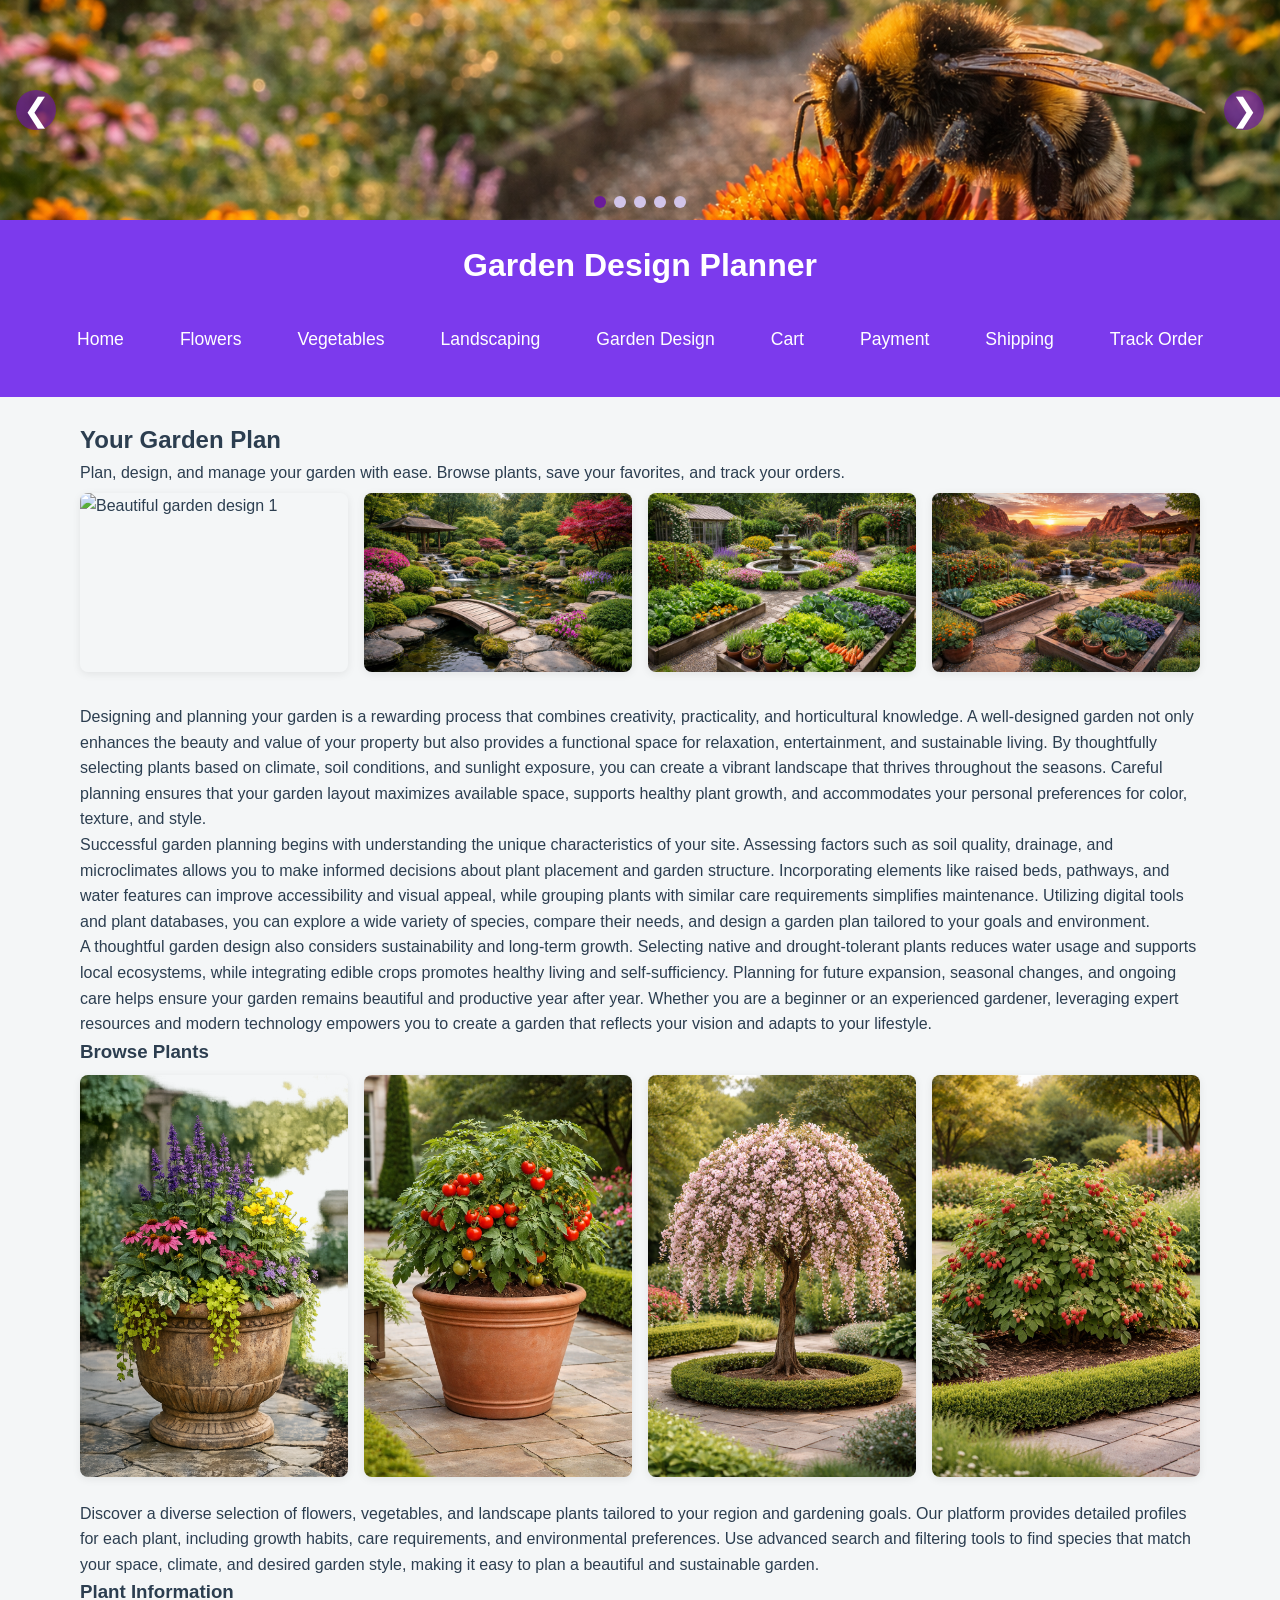
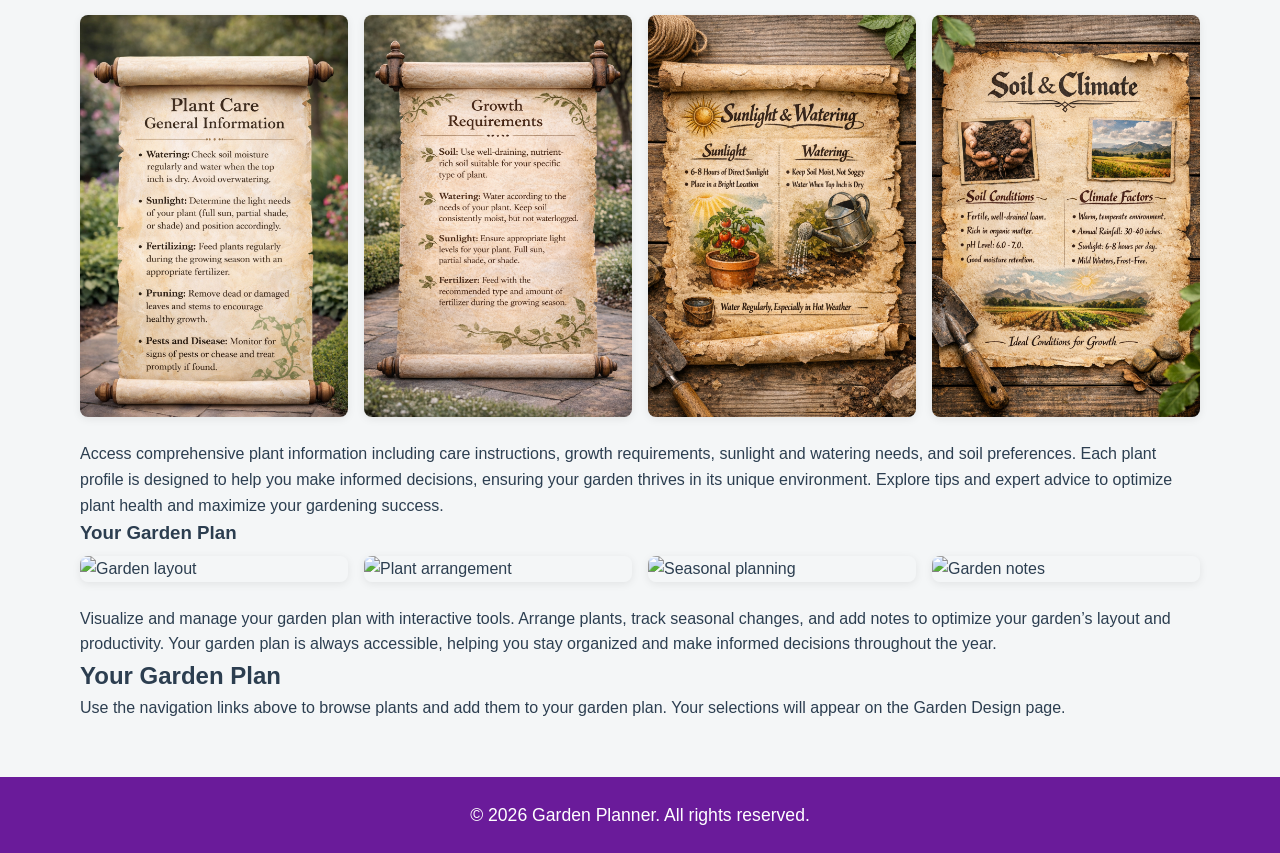
==== commit be0d6e5f: "Removed both bottom sections of the home page your garden plan" ====
--- a/index.html
+++ b/index.html
@@ -237,21 +237,6 @@
   </article>
 
 
-  <!-- Feature card for saving garden plans -->
-  <article class="feature-card">
-    <h3>Design Your Garden</h3>
-    <div class="garden-save-image-grid" style="display: grid; grid-template-columns: repeat(4, 1fr); gap: 16px; margin-bottom: 24px; margin-top: 8px;">
-      <img src="images/garden plan 1.png" alt="Save garden plan" style="width:100%; border-radius:8px; box-shadow:0 2px 8px rgba(0,0,0,0.08);">
-      <img src="images/garden plan 2.png" alt="Share garden plan" style="width:100%; border-radius:8px; box-shadow:0 2px 8px rgba(0,0,0,0.08);">
-      <img src="images/garden plan 3.png" alt="Edit garden plan" style="width:100%; border-radius:8px; box-shadow:0 2px 8px rgba(0,0,0,0.08);">
-      <img src="images/garden plan 4.png" alt="Access garden plan" style="width:100%; border-radius:8px; box-shadow:0 2px 8px rgba(0,0,0,0.08);">
-    </div>
-    <p>
-      Easily design, edit, and access your personalized garden plans. Our platform allows you to store multiple layouts, update plant selections, and revisit your designs anytime. Share your garden plans with friends or export them for future reference, ensuring your gardening journey is organized and enjoyable.
-    </p>
-  </article>
-
-
   <!-- Feature card for your garden plan -->
   <article class="feature-card">
     <h3>Your Garden Plan</h3>
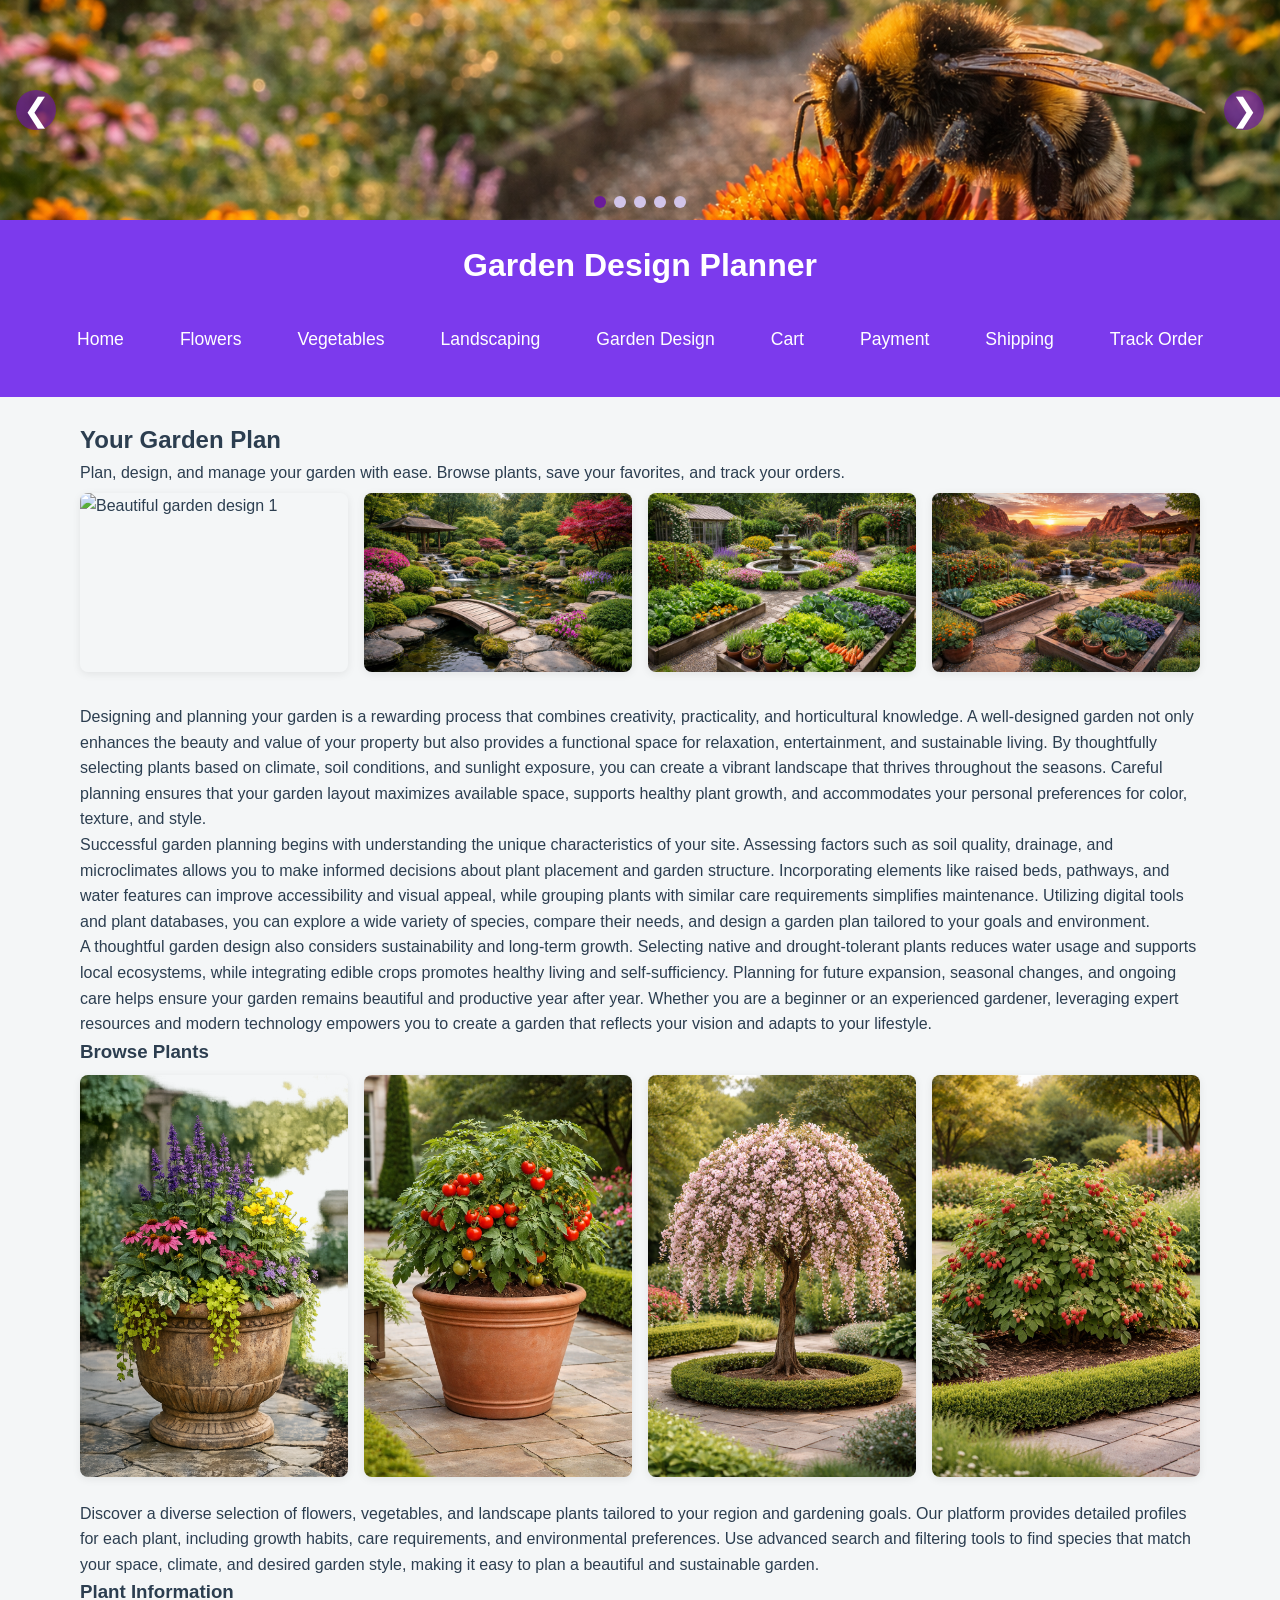
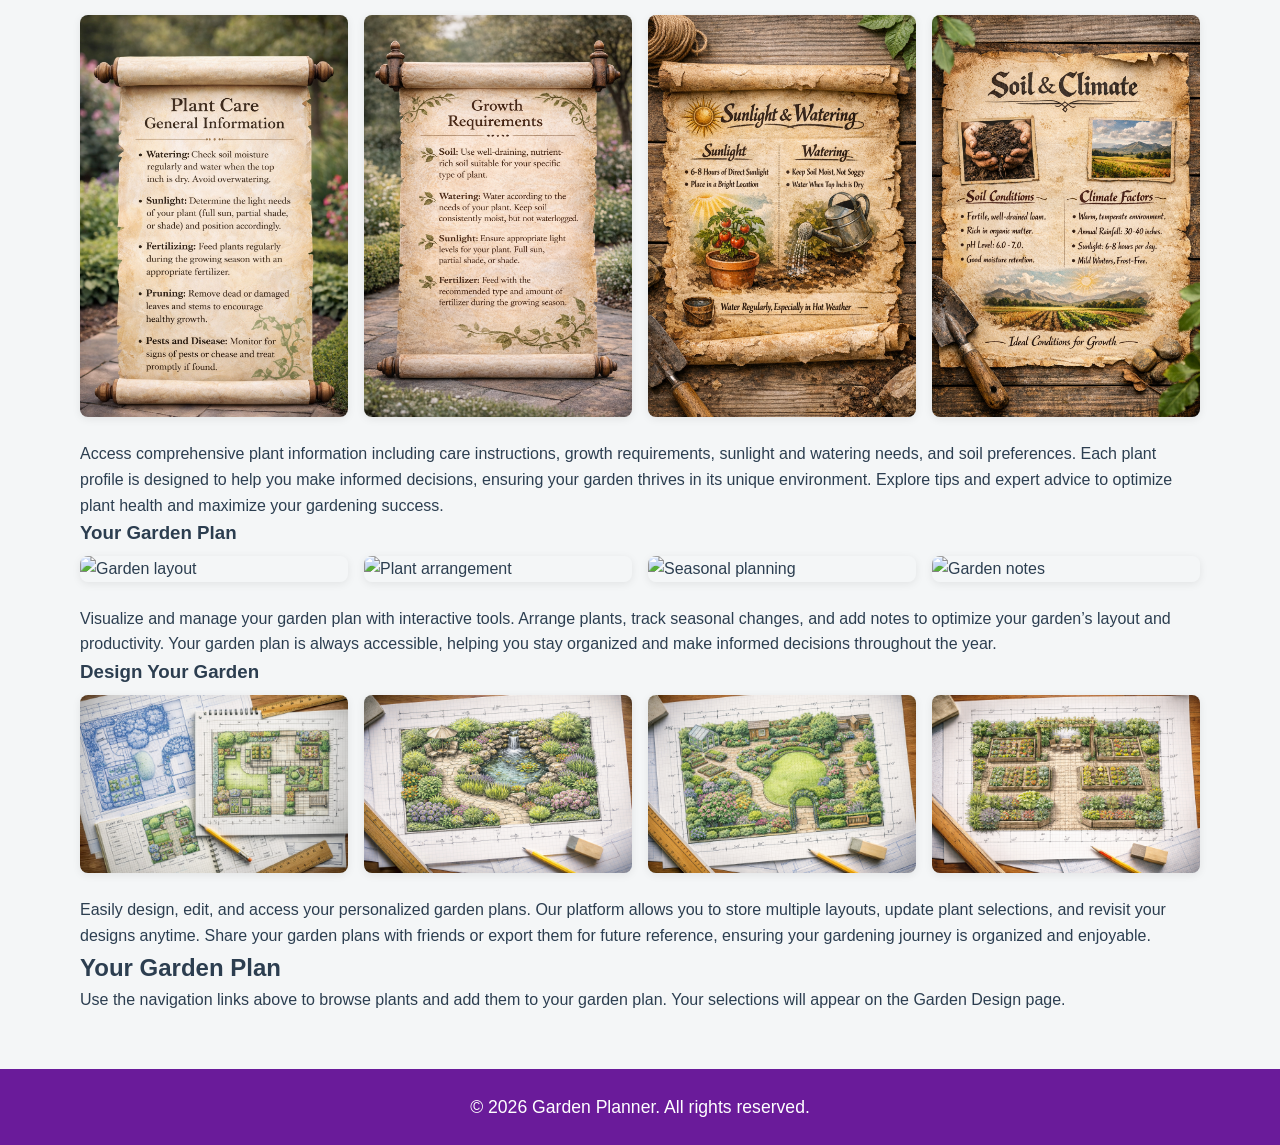
==== commit aedb5651: "took out the Design Your Garden, then re inserted it under the Your garden plan section home page" ====
--- a/index.html
+++ b/index.html
@@ -251,6 +251,20 @@
     </p>
   </article>
 
+  <!-- Feature card for saving garden plans -->
+  <article class="feature-card">
+    <h3>Design Your Garden</h3>
+    <div class="garden-save-image-grid" style="display: grid; grid-template-columns: repeat(4, 1fr); gap: 16px; margin-bottom: 24px; margin-top: 8px;">
+      <img src="images/garden plan 1.png" alt="Save garden plan" style="width:100%; border-radius:8px; box-shadow:0 2px 8px rgba(0,0,0,0.08);">
+      <img src="images/garden plan 2.png" alt="Share garden plan" style="width:100%; border-radius:8px; box-shadow:0 2px 8px rgba(0,0,0,0.08);">
+      <img src="images/garden plan 3.png" alt="Edit garden plan" style="width:100%; border-radius:8px; box-shadow:0 2px 8px rgba(0,0,0,0.08);">
+      <img src="images/garden plan 4.png" alt="Access garden plan" style="width:100%; border-radius:8px; box-shadow:0 2px 8px rgba(0,0,0,0.08);">
+    </div>
+    <p>
+      Easily design, edit, and access your personalized garden plans. Our platform allows you to store multiple layouts, update plant selections, and revisit your designs anytime. Share your garden plans with friends or export them for future reference, ensuring your gardening journey is organized and enjoyable.
+    </p>
+  </article>
+
 </section>
 
 
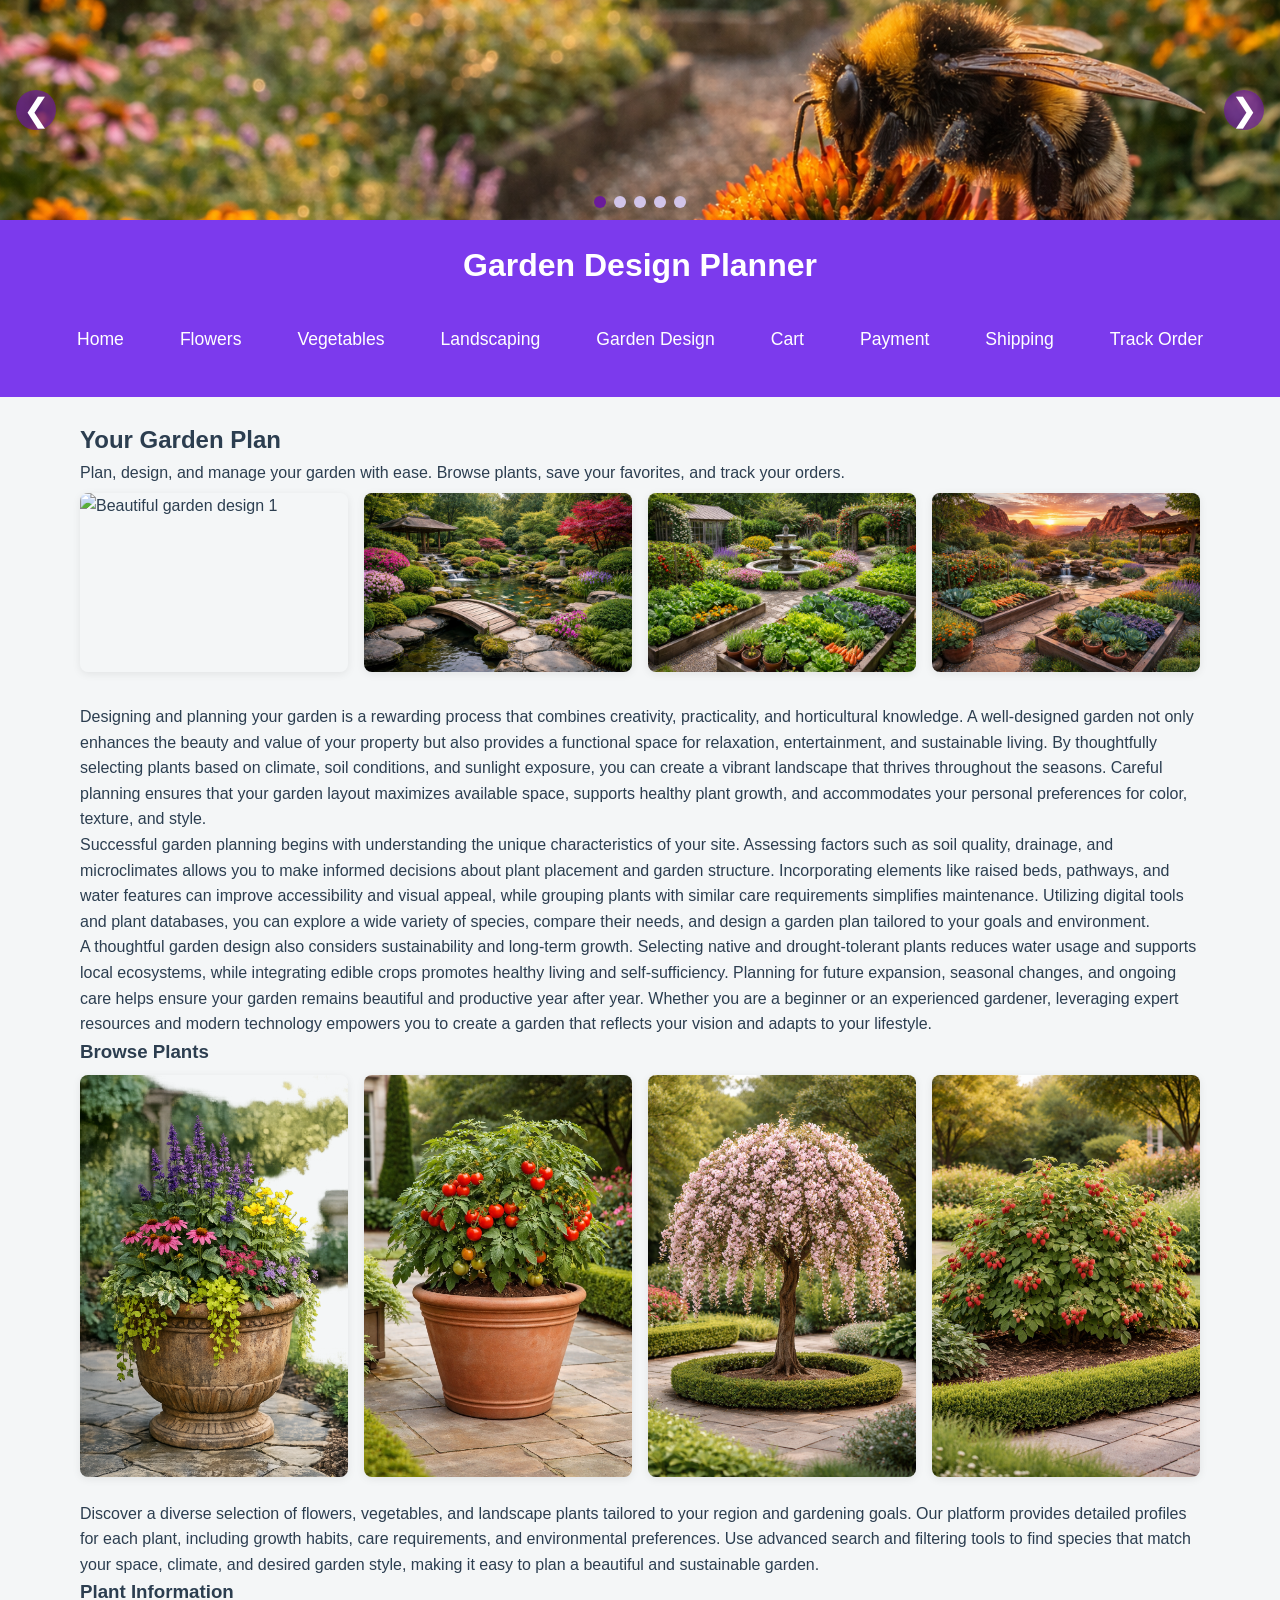
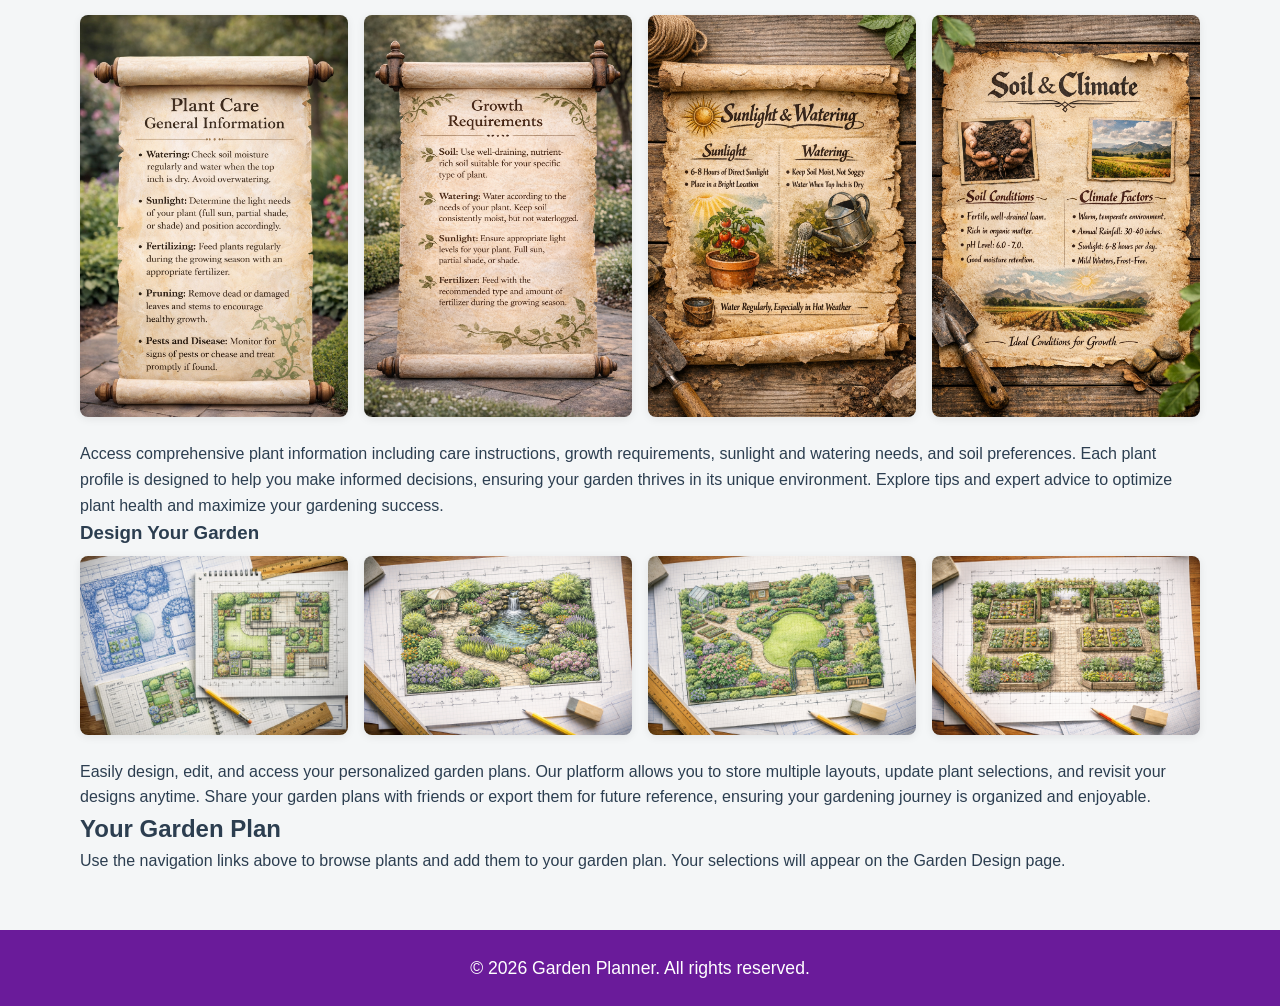
==== commit e89ae7d5: "Remove Your garden plan and placement image sections from bottom of the home page" ====
--- a/index.html
+++ b/index.html
@@ -237,20 +237,6 @@
   </article>
 
 
-  <!-- Feature card for your garden plan -->
-  <article class="feature-card">
-    <h3>Your Garden Plan</h3>
-    <div class="garden-plan-image-grid" style="display: grid; grid-template-columns: repeat(4, 1fr); gap: 16px; margin-bottom: 24px; margin-top: 8px;">
-      <img src="images/plan1.jpg" alt="Garden layout" style="width:100%; border-radius:8px; box-shadow:0 2px 8px rgba(0,0,0,0.08);">
-      <img src="images/plan2.jpg" alt="Plant arrangement" style="width:100%; border-radius:8px; box-shadow:0 2px 8px rgba(0,0,0,0.08);">
-      <img src="images/plan3.jpg" alt="Seasonal planning" style="width:100%; border-radius:8px; box-shadow:0 2px 8px rgba(0,0,0,0.08);">
-      <img src="images/plan4.jpg" alt="Garden notes" style="width:100%; border-radius:8px; box-shadow:0 2px 8px rgba(0,0,0,0.08);">
-    </div>
-    <p>
-      Visualize and manage your garden plan with interactive tools. Arrange plants, track seasonal changes, and add notes to optimize your garden’s layout and productivity. Your garden plan is always accessible, helping you stay organized and make informed decisions throughout the year.
-    </p>
-  </article>
-
   <!-- Feature card for saving garden plans -->
   <article class="feature-card">
     <h3>Design Your Garden</h3>
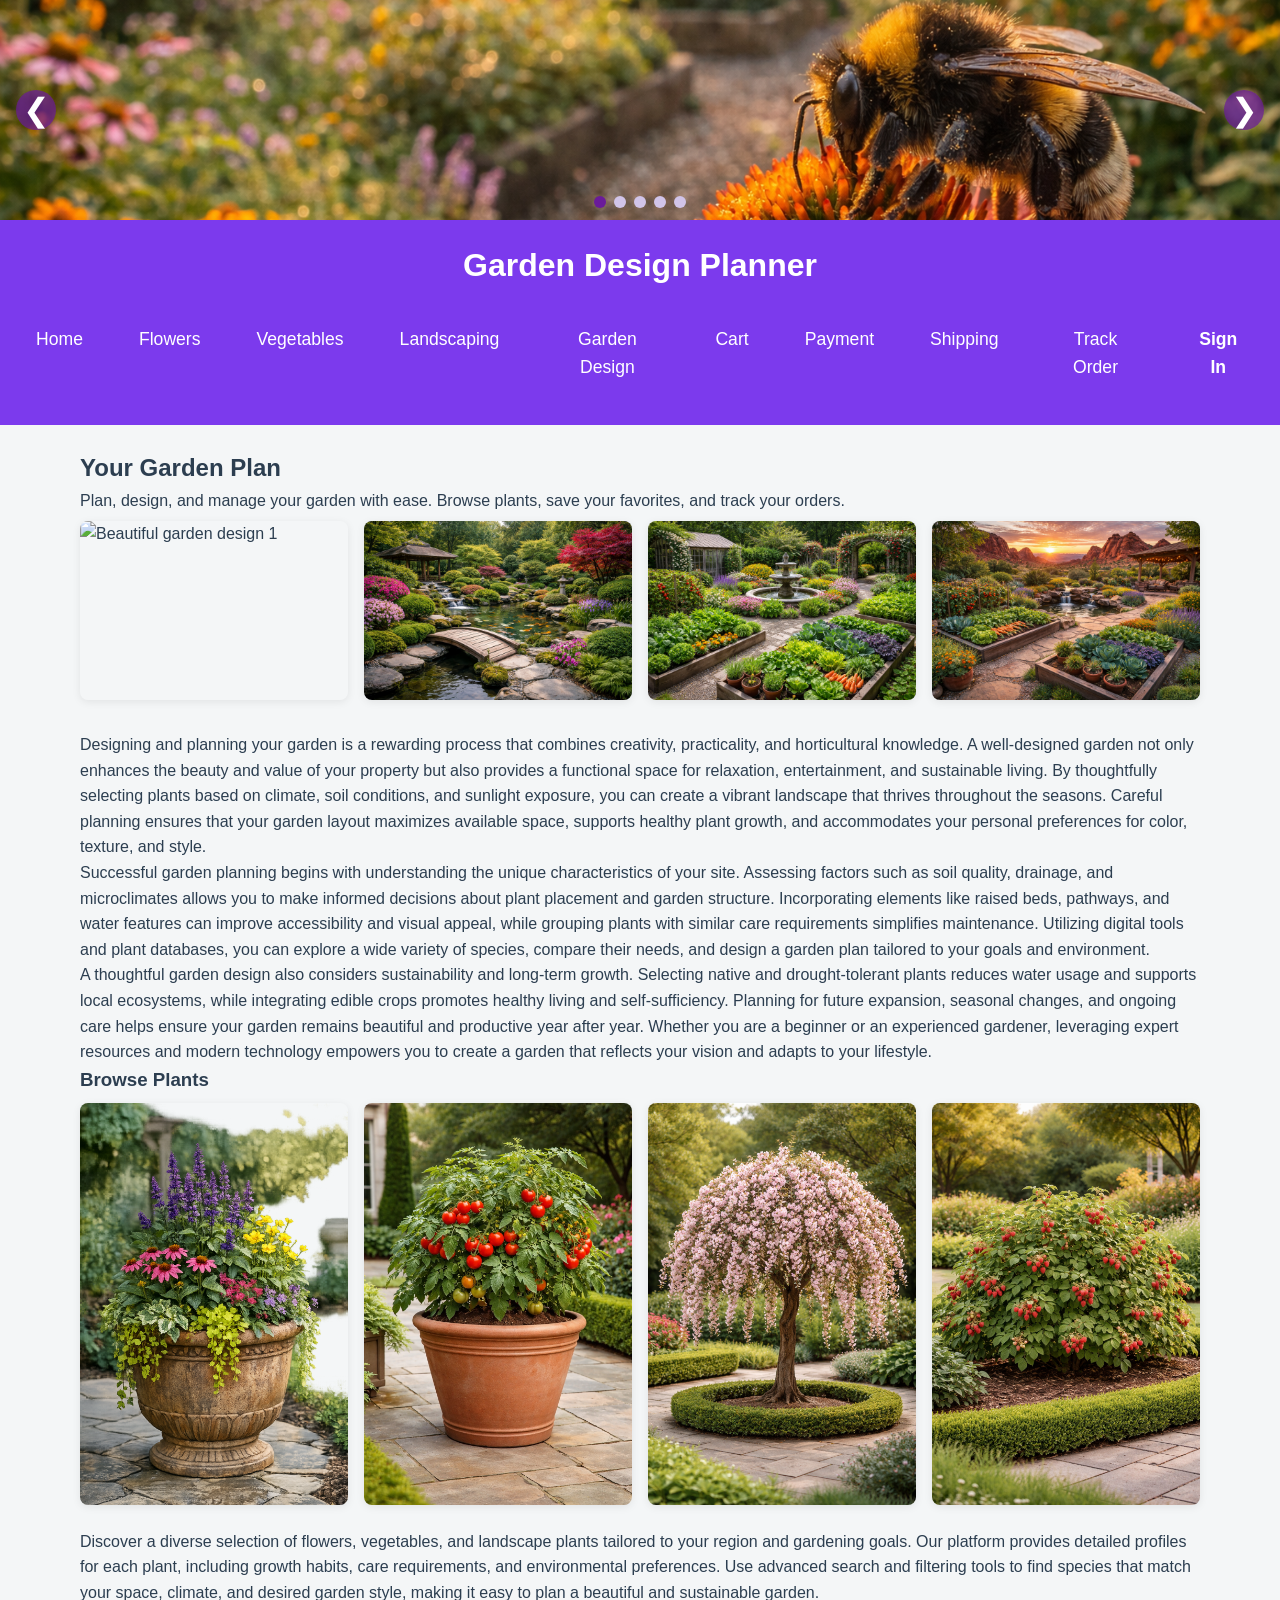
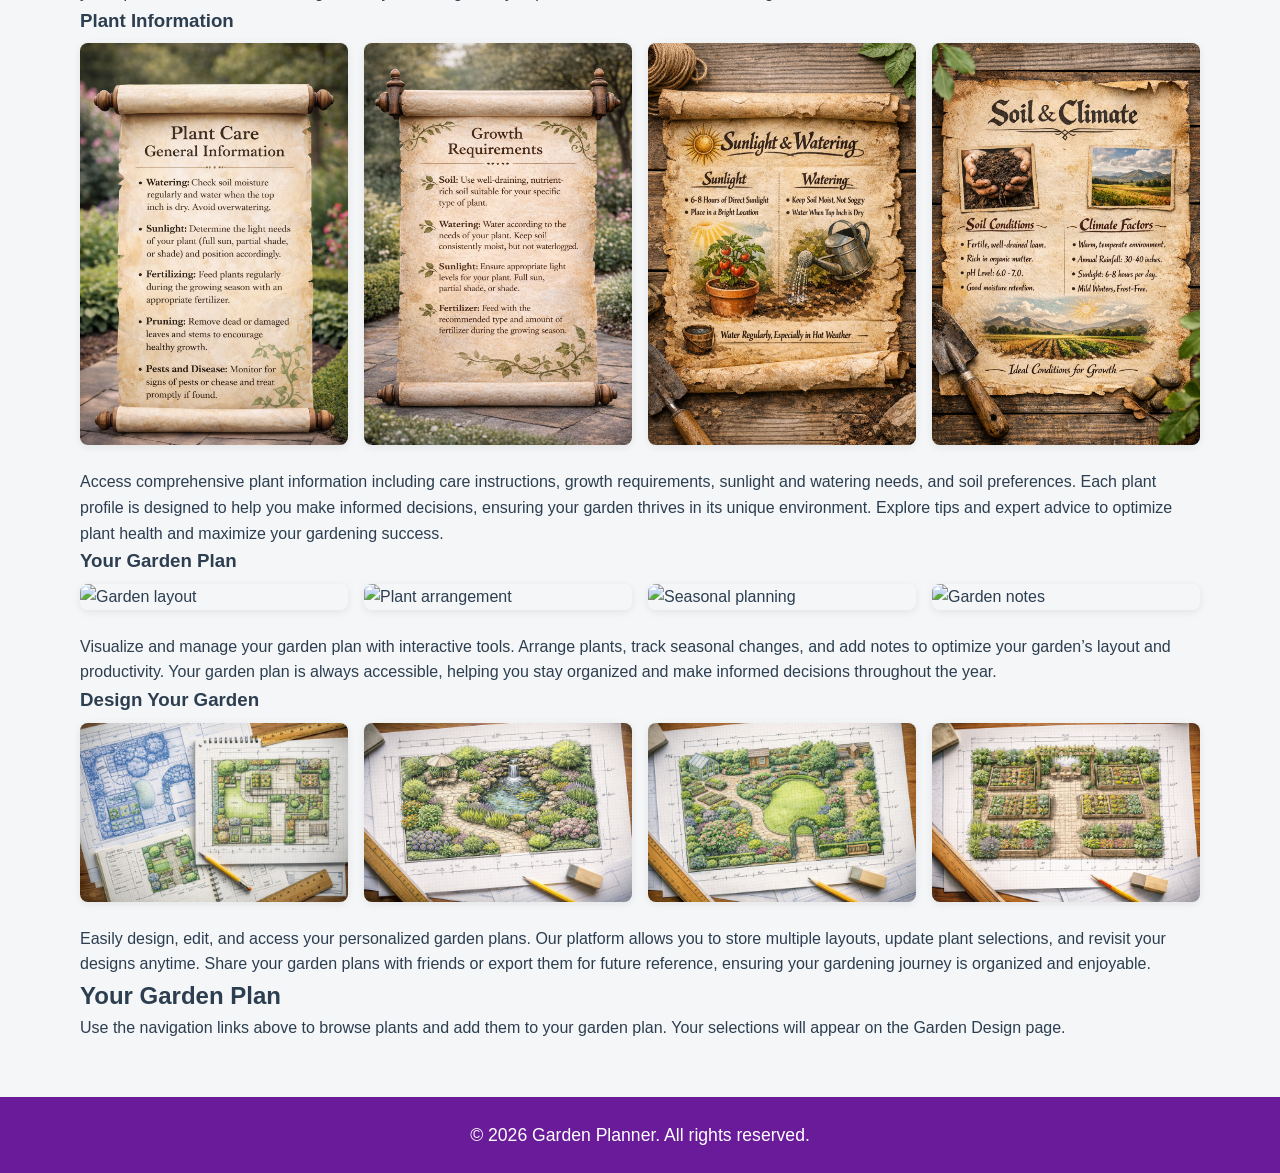
==== commit 7350f0b1: "add in Readme" ====
--- a/index.html
+++ b/index.html
@@ -237,6 +237,20 @@
   </article>
 
 
+  <!-- Feature card for your garden plan -->
+  <article class="feature-card">
+    <h3>Your Garden Plan</h3>
+    <div class="garden-plan-image-grid" style="display: grid; grid-template-columns: repeat(4, 1fr); gap: 16px; margin-bottom: 24px; margin-top: 8px;">
+      <img src="images/plan1.jpg" alt="Garden layout" style="width:100%; border-radius:8px; box-shadow:0 2px 8px rgba(0,0,0,0.08);">
+      <img src="images/plan2.jpg" alt="Plant arrangement" style="width:100%; border-radius:8px; box-shadow:0 2px 8px rgba(0,0,0,0.08);">
+      <img src="images/plan3.jpg" alt="Seasonal planning" style="width:100%; border-radius:8px; box-shadow:0 2px 8px rgba(0,0,0,0.08);">
+      <img src="images/plan4.jpg" alt="Garden notes" style="width:100%; border-radius:8px; box-shadow:0 2px 8px rgba(0,0,0,0.08);">
+    </div>
+    <p>
+      Visualize and manage your garden plan with interactive tools. Arrange plants, track seasonal changes, and add notes to optimize your garden’s layout and productivity. Your garden plan is always accessible, helping you stay organized and make informed decisions throughout the year.
+    </p>
+  </article>
+
   <!-- Feature card for saving garden plans -->
   <article class="feature-card">
     <h3>Design Your Garden</h3>
--- a/css/styles.css
+++ b/css/styles.css
@@ -210,6 +210,7 @@
   padding-right: 16px; /* Space right, .hero/.features/.planner */
 }
 
+
 footer {
   text-align: center; /* Centers footer text, footer */
   padding: 24px 16px; /* Space inside footer, footer */
